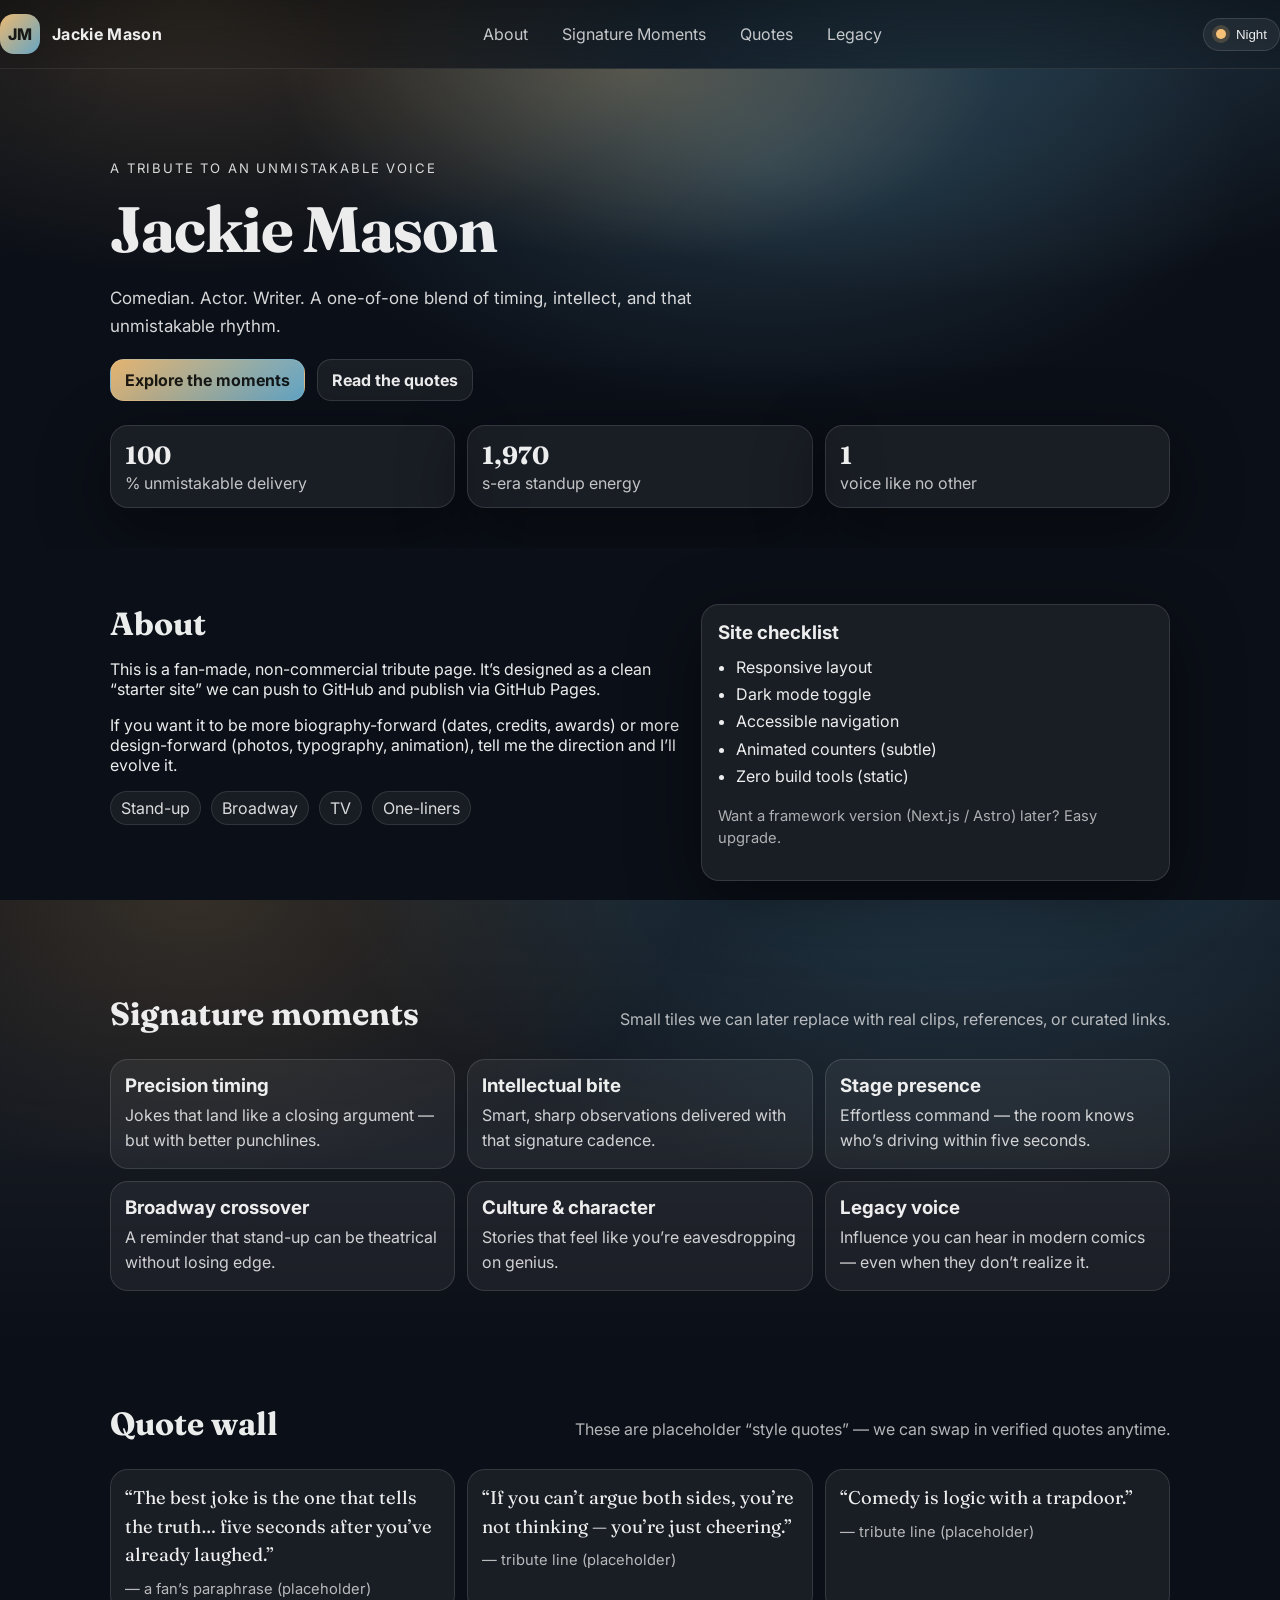
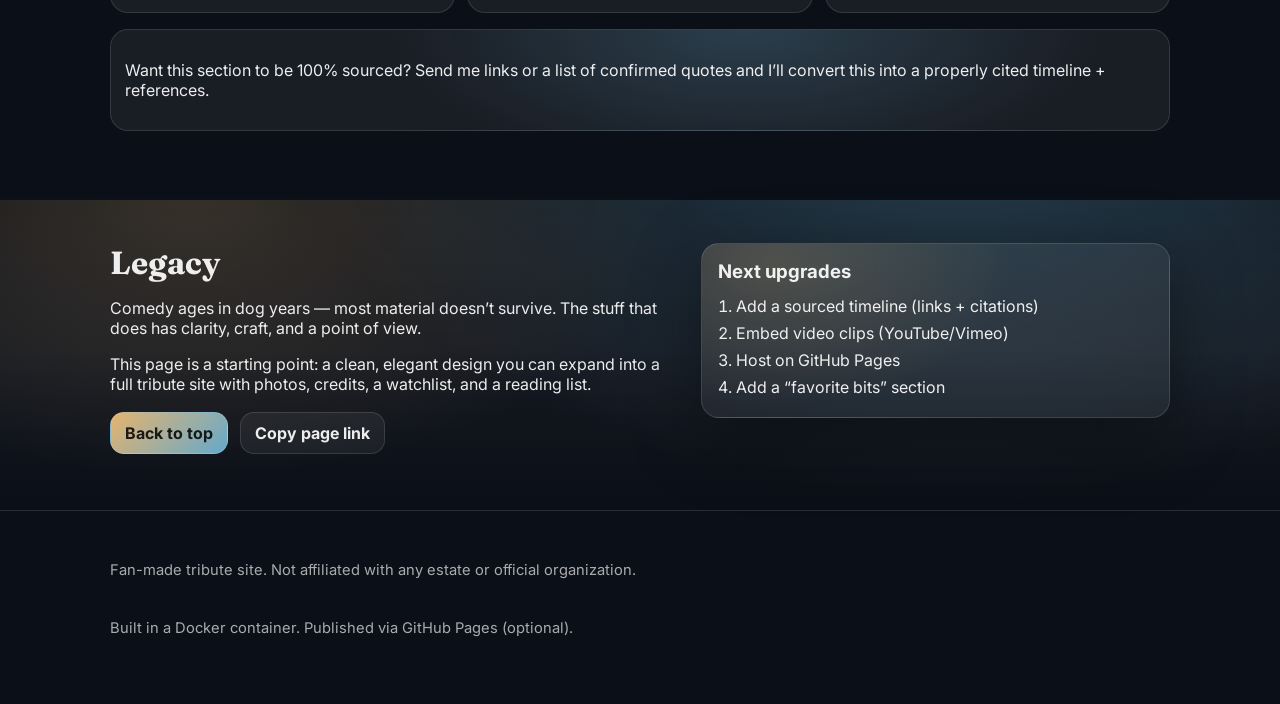
==== index.html @ 9a468f2e "Initial commit" ====
<!doctype html>
<html lang="en">
<head>
  <meta charset="utf-8" />
  <meta name="viewport" content="width=device-width, initial-scale=1" />
  <title>Jackie Mason — A Tribute</title>
  <meta name="description" content="A small tribute website dedicated to Jackie Mason." />
  <link rel="preconnect" href="https://fonts.googleapis.com">
  <link rel="preconnect" href="https://fonts.gstatic.com" crossorigin>
  <link href="https://fonts.googleapis.com/css2?family=Fraunces:opsz,wght@9..144,500;9..144,700&family=Inter:wght@300;400;600&display=swap" rel="stylesheet">
  <link rel="stylesheet" href="./src/styles.css" />
  <script defer src="./src/main.js"></script>
</head>
<body>
  <a class="skip" href="#content">Skip to content</a>

  <header class="top">
    <nav class="nav" aria-label="Primary">
      <a class="brand" href="#top" aria-label="Home">
        <span class="brand__mark" aria-hidden="true">JM</span>
        <span class="brand__text">Jackie Mason</span>
      </a>
      <div class="nav__links">
        <a href="#about">About</a>
        <a href="#moments">Signature Moments</a>
        <a href="#quotes">Quotes</a>
        <a href="#legacy">Legacy</a>
      </div>
      <button class="mode" id="mode" type="button" aria-label="Toggle dark mode">
        <span class="mode__dot" aria-hidden="true"></span>
        <span class="mode__label" id="modeLabel">Night</span>
      </button>
    </nav>
  </header>

  <main id="content">
    <section class="hero" id="top">
      <div class="hero__bg" aria-hidden="true"></div>
      <div class="wrap hero__inner">
        <p class="kicker">A tribute to an unmistakable voice</p>
        <h1 class="title">Jackie Mason</h1>
        <p class="lead">
          Comedian. Actor. Writer. A one-of-one blend of timing, intellect, and that unmistakable rhythm.
        </p>
        <div class="cta">
          <a class="btn" href="#moments">Explore the moments</a>
          <a class="btn btn--ghost" href="#quotes">Read the quotes</a>
        </div>
        <div class="hero__stats" role="list">
          <div class="stat" role="listitem">
            <div class="stat__num" data-count="100">0</div>
            <div class="stat__label">% unmistakable delivery</div>
          </div>
          <div class="stat" role="listitem">
            <div class="stat__num" data-count="1970">0</div>
            <div class="stat__label">s-era standup energy</div>
          </div>
          <div class="stat" role="listitem">
            <div class="stat__num" data-count="1">0</div>
            <div class="stat__label">voice like no other</div>
          </div>
        </div>
      </div>
    </section>

    <section class="section" id="about">
      <div class="wrap grid">
        <div>
          <h2>About</h2>
          <p>
            This is a fan-made, non-commercial tribute page. It’s designed as a clean “starter site” we can
            push to GitHub and publish via GitHub Pages.
          </p>
          <p>
            If you want it to be more biography-forward (dates, credits, awards) or more design-forward
            (photos, typography, animation), tell me the direction and I’ll evolve it.
          </p>
          <div class="pillRow" aria-label="Tags">
            <span class="pill">Stand-up</span>
            <span class="pill">Broadway</span>
            <span class="pill">TV</span>
            <span class="pill">One-liners</span>
          </div>
        </div>
        <aside class="card">
          <h3 class="card__title">Site checklist</h3>
          <ul class="list">
            <li>Responsive layout</li>
            <li>Dark mode toggle</li>
            <li>Accessible navigation</li>
            <li>Animated counters (subtle)</li>
            <li>Zero build tools (static)</li>
          </ul>
          <p class="tiny">
            Want a framework version (Next.js / Astro) later? Easy upgrade.
          </p>
        </aside>
      </div>
    </section>

    <section class="section section--alt" id="moments">
      <div class="wrap">
        <div class="section__head">
          <h2>Signature moments</h2>
          <p class="muted">Small tiles we can later replace with real clips, references, or curated links.</p>
        </div>

        <div class="tiles">
          <article class="tile">
            <h3>Precision timing</h3>
            <p>Jokes that land like a closing argument — but with better punchlines.</p>
          </article>
          <article class="tile">
            <h3>Intellectual bite</h3>
            <p>Smart, sharp observations delivered with that signature cadence.</p>
          </article>
          <article class="tile">
            <h3>Stage presence</h3>
            <p>Effortless command — the room knows who’s driving within five seconds.</p>
          </article>
          <article class="tile">
            <h3>Broadway crossover</h3>
            <p>A reminder that stand-up can be theatrical without losing edge.</p>
          </article>
          <article class="tile">
            <h3>Culture & character</h3>
            <p>Stories that feel like you’re eavesdropping on genius.</p>
          </article>
          <article class="tile">
            <h3>Legacy voice</h3>
            <p>Influence you can hear in modern comics — even when they don’t realize it.</p>
          </article>
        </div>
      </div>
    </section>

    <section class="section" id="quotes">
      <div class="wrap">
        <div class="section__head">
          <h2>Quote wall</h2>
          <p class="muted">These are placeholder “style quotes” — we can swap in verified quotes anytime.</p>
        </div>

        <div class="quotes" aria-label="Quotes">
          <figure class="quote">
            <blockquote>
              “The best joke is the one that tells the truth… five seconds after you’ve already laughed.”
            </blockquote>
            <figcaption>— a fan’s paraphrase (placeholder)</figcaption>
          </figure>
          <figure class="quote">
            <blockquote>
              “If you can’t argue both sides, you’re not thinking — you’re just cheering.”
            </blockquote>
            <figcaption>— tribute line (placeholder)</figcaption>
          </figure>
          <figure class="quote">
            <blockquote>
              “Comedy is logic with a trapdoor.”
            </blockquote>
            <figcaption>— tribute line (placeholder)</figcaption>
          </figure>
        </div>

        <div class="callout">
          <p>
            Want this section to be 100% sourced? Send me links or a list of confirmed quotes and I’ll
            convert this into a properly cited timeline + references.
          </p>
        </div>
      </div>
    </section>

    <section class="section section--alt" id="legacy">
      <div class="wrap grid">
        <div>
          <h2>Legacy</h2>
          <p>
            Comedy ages in dog years — most material doesn’t survive. The stuff that does has clarity,
            craft, and a point of view.
          </p>
          <p>
            This page is a starting point: a clean, elegant design you can expand into a full tribute site
            with photos, credits, a watchlist, and a reading list.
          </p>
          <div class="cta">
            <a class="btn" href="#top">Back to top</a>
            <a class="btn btn--ghost" href="#" id="copyLink">Copy page link</a>
          </div>
        </div>

        <aside class="card card--glow">
          <h3 class="card__title">Next upgrades</h3>
          <ol class="list">
            <li>Add a sourced timeline (links + citations)</li>
            <li>Embed video clips (YouTube/Vimeo)</li>
            <li>Host on GitHub Pages</li>
            <li>Add a “favorite bits” section</li>
          </ol>
        </aside>
      </div>
    </section>
  </main>

  <footer class="footer">
    <div class="wrap footer__inner">
      <p class="tiny">
        Fan-made tribute site. Not affiliated with any estate or official organization.
      </p>
      <p class="tiny">Built in a Docker container. Published via GitHub Pages (optional).</p>
    </div>
  </footer>
</body>
</html>
---- src/styles.css ----
:root{
  --bg: #0b0f17;
  --panel: rgba(255,255,255,.06);
  --panel2: rgba(255,255,255,.09);
  --text: rgba(255,255,255,.92);
  --muted: rgba(255,255,255,.68);
  --border: rgba(255,255,255,.12);
  --shadow: 0 20px 70px rgba(0,0,0,.45);
  --accent: #f6c177; /* warm gold */
  --accent2: #7dd3fc; /* cool highlight */
  --max: 1100px;
  --radius: 18px;
  --font: Inter, system-ui, -apple-system, Segoe UI, Roboto, Helvetica, Arial, sans-serif;
  --serif: Fraunces, ui-serif, Georgia, serif;
}

[data-theme="day"]{
  --bg: #f7f6f2;
  --panel: rgba(10,15,23,.05);
  --panel2: rgba(10,15,23,.08);
  --text: rgba(10,15,23,.92);
  --muted: rgba(10,15,23,.66);
  --border: rgba(10,15,23,.12);
  --shadow: 0 20px 70px rgba(10,15,23,.18);
  --accent: #b45309;
  --accent2: #0369a1;
}

*{box-sizing:border-box}
html,body{height:100%}
body{
  margin:0;
  font-family: var(--font);
  color: var(--text);
  background: radial-gradient(1200px 700px at 75% -10%, rgba(125,211,252,.25), transparent 55%),
              radial-gradient(900px 500px at 15% 0%, rgba(246,193,119,.18), transparent 55%),
              var(--bg);
}

a{color:inherit}

.skip{
  position:absolute;
  left:-999px;
  top:10px;
  background: var(--panel2);
  border:1px solid var(--border);
  padding:.6rem .9rem;
  border-radius: 12px;
  text-decoration:none;
}
.skip:focus{left:10px; z-index: 9999}

.top{
  position: sticky;
  top: 0;
  z-index: 10;
  backdrop-filter: blur(14px);
  background: linear-gradient(to bottom, rgba(0,0,0,.35), rgba(0,0,0,.08));
  border-bottom: 1px solid var(--border);
}
[data-theme="day"] .top{
  background: linear-gradient(to bottom, rgba(255,255,255,.8), rgba(255,255,255,.5));
}

.wrap{max-width: var(--max); margin:0 auto; padding:0 20px}

.nav{
  display:flex;
  align-items:center;
  justify-content: space-between;
  gap: 14px;
  padding: 14px 0;
}

.brand{display:flex; align-items:center; gap: 12px; text-decoration:none}
.brand__mark{
  width: 40px; height: 40px;
  display:grid; place-items:center;
  border-radius: 14px;
  background: linear-gradient(135deg, rgba(246,193,119,.95), rgba(125,211,252,.75));
  color: rgba(0,0,0,.85);
  font-weight: 800;
  letter-spacing: .02em;
  box-shadow: var(--shadow);
}
.brand__text{font-weight: 700; letter-spacing: .02em}

.nav__links{display:flex; gap: 14px; flex-wrap: wrap}
.nav__links a{
  text-decoration:none;
  opacity:.82;
  padding: 8px 10px;
  border-radius: 12px;
}
.nav__links a:hover{background: var(--panel); opacity: 1}

.mode{
  display:flex; align-items:center; gap: 10px;
  border: 1px solid var(--border);
  background: var(--panel);
  color: var(--text);
  border-radius: 999px;
  padding: 8px 12px;
  cursor:pointer;
}
.mode:hover{background: var(--panel2)}
.mode__dot{
  width: 10px; height: 10px;
  border-radius: 999px;
  background: var(--accent);
  box-shadow: 0 0 0 4px rgba(246,193,119,.18);
}

.hero{position:relative; overflow:hidden; padding: 78px 0 40px}
.hero__bg{
  position:absolute;
  inset:-2px;
  background:
    radial-gradient(600px 320px at 50% 0%, rgba(246,193,119,.25), transparent 60%),
    radial-gradient(800px 420px at 60% 20%, rgba(125,211,252,.18), transparent 60%);
  pointer-events:none;
}
.hero__inner{position:relative}

.kicker{opacity:.9; letter-spacing:.14em; text-transform:uppercase; font-size:.82rem}
.title{
  margin: 10px 0 6px;
  font-family: var(--serif);
  font-size: clamp(2.4rem, 5vw, 4.2rem);
  letter-spacing: -0.02em;
}
.lead{max-width: 62ch; font-size: 1.06rem; opacity:.9; line-height: 1.65}

.cta{display:flex; gap: 12px; margin-top: 18px; flex-wrap: wrap}
.btn{
  display:inline-flex;
  align-items:center;
  justify-content:center;
  padding: 10px 14px;
  border-radius: 14px;
  border: 1px solid var(--border);
  background: linear-gradient(135deg, rgba(246,193,119,.92), rgba(125,211,252,.78));
  color: rgba(0,0,0,.86);
  text-decoration:none;
  font-weight: 700;
}
.btn:hover{filter: brightness(1.02)}
.btn--ghost{
  background: var(--panel);
  color: var(--text);
}
.btn--ghost:hover{background: var(--panel2)}

.hero__stats{
  margin-top: 24px;
  display:grid;
  grid-template-columns: repeat(3, minmax(0, 1fr));
  gap: 12px;
}

.stat{
  border:1px solid var(--border);
  background: var(--panel);
  border-radius: var(--radius);
  padding: 14px;
  box-shadow: var(--shadow);
}
.stat__num{font-family: var(--serif); font-size: 1.55rem; font-weight: 700}
.stat__label{opacity:.8; margin-top: 3px}

.section{padding: 56px 0}
.section--alt{
  background: linear-gradient(to bottom, transparent, rgba(255,255,255,.04), transparent);
}
[data-theme="day"] .section--alt{
  background: linear-gradient(to bottom, transparent, rgba(10,15,23,.04), transparent);
}

.section__head{display:flex; align-items: baseline; justify-content: space-between; gap: 16px; flex-wrap: wrap}

h2{font-family: var(--serif); font-size: 2rem; margin: 0 0 10px}

.grid{display:grid; grid-template-columns: 1.1fr .9fr; gap: 18px; align-items:start}

.card{
  border:1px solid var(--border);
  background: var(--panel);
  border-radius: var(--radius);
  padding: 16px;
  box-shadow: var(--shadow);
}
.card--glow{
  background: radial-gradient(400px 240px at 15% 10%, rgba(246,193,119,.18), transparent 60%), var(--panel);
}
.card__title{margin: 0 0 10px}

.list{margin: 0; padding-left: 18px; line-height: 1.7}

.pillRow{display:flex; gap: 10px; flex-wrap: wrap; margin-top: 14px}
.pill{
  border: 1px solid var(--border);
  background: var(--panel);
  padding: 6px 10px;
  border-radius: 999px;
  opacity: .92;
}

.tiles{
  margin-top: 14px;
  display:grid;
  grid-template-columns: repeat(3, minmax(0, 1fr));
  gap: 12px;
}

.tile{
  border: 1px solid var(--border);
  background: var(--panel);
  border-radius: var(--radius);
  padding: 14px;
}
.tile h3{margin: 0 0 6px}
.tile p{margin:0; opacity:.86; line-height: 1.6}

.quotes{margin-top: 14px; display:grid; grid-template-columns: repeat(3, minmax(0, 1fr)); gap: 12px}
.quote{
  margin:0;
  border:1px solid var(--border);
  background: var(--panel);
  border-radius: var(--radius);
  padding: 14px;
}
.quote blockquote{
  margin: 0;
  font-family: var(--serif);
  font-size: 1.15rem;
  line-height: 1.55;
}
.quote figcaption{margin-top: 10px; opacity:.75; font-size: .92rem}

.callout{
  margin-top: 16px;
  border:1px solid var(--border);
  background: radial-gradient(600px 240px at 60% 0%, rgba(125,211,252,.18), transparent 60%), var(--panel);
  border-radius: var(--radius);
  padding: 14px;
}

.muted{opacity: .75}
.tiny{opacity:.7; font-size: .92rem; line-height: 1.5}

.footer{padding: 34px 0 50px; border-top: 1px solid var(--border)}
.footer__inner{display:flex; flex-direction: column; gap: 6px}

@media (max-width: 900px){
  .grid{grid-template-columns: 1fr}
  .tiles{grid-template-columns: repeat(2, minmax(0, 1fr))}
  .quotes{grid-template-columns: 1fr}
  .hero__stats{grid-template-columns: 1fr;}
}

@media (prefers-reduced-motion: reduce){
  *{scroll-behavior:auto !important; transition:none !important; animation:none !important}
}
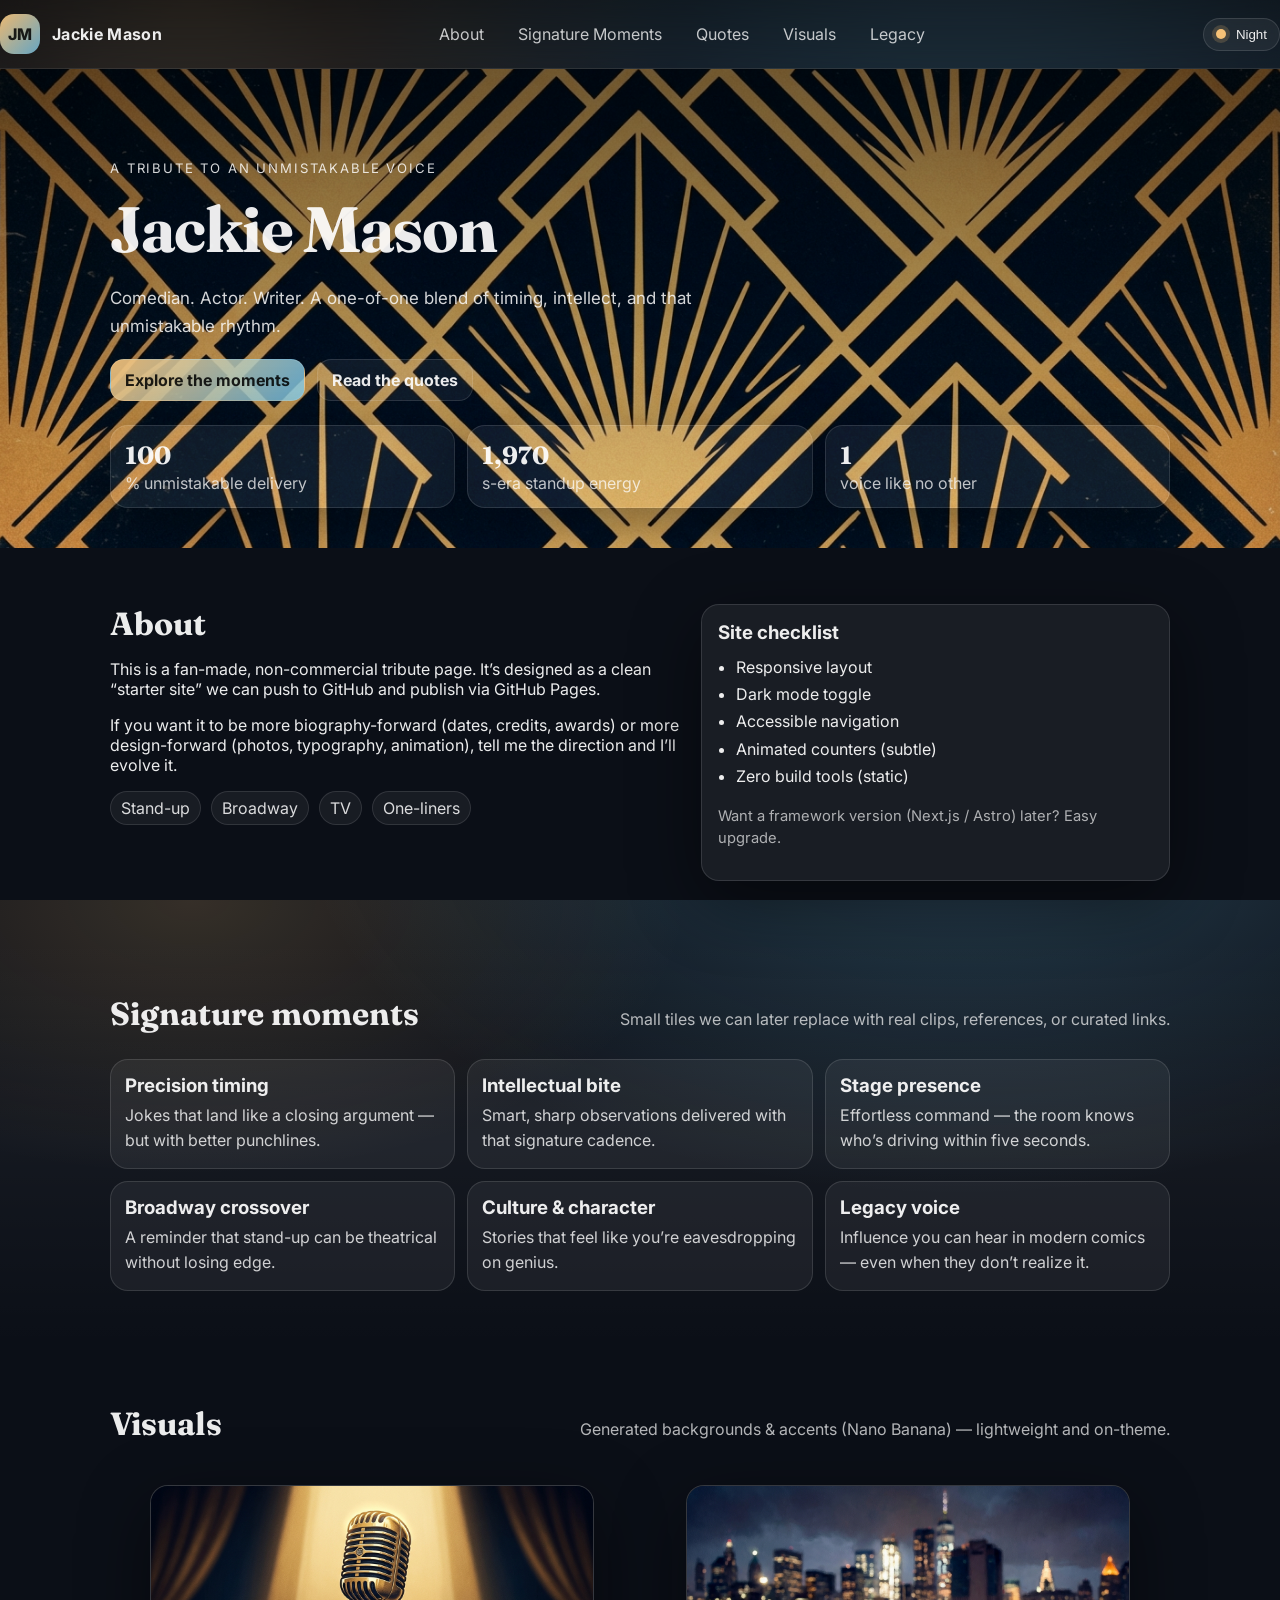
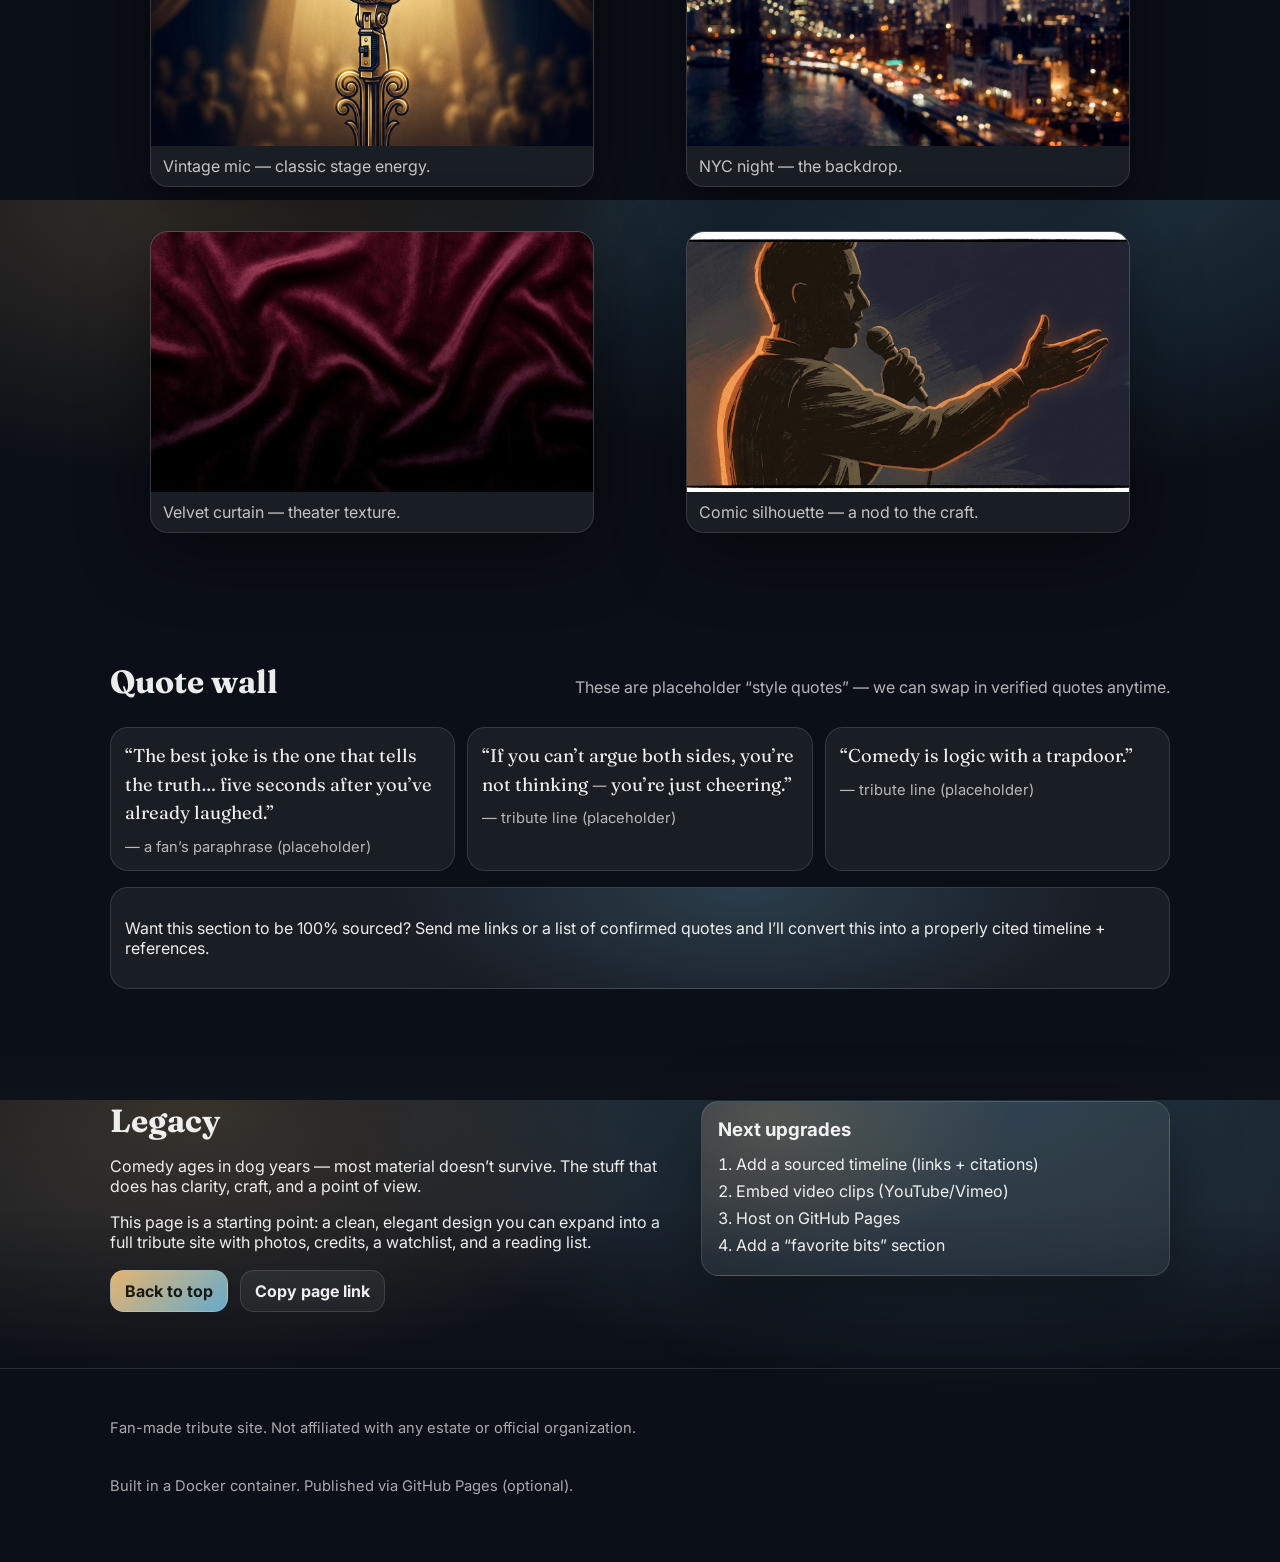
==== commit 54ead6c4: "Add Nano Banana visuals" ====
--- a/index.html
+++ b/index.html
@@ -24,6 +24,7 @@
         <a href="#about">About</a>
         <a href="#moments">Signature Moments</a>
         <a href="#quotes">Quotes</a>
+        <a href="#gallery">Visuals</a>
         <a href="#legacy">Legacy</a>
       </div>
       <button class="mode" id="mode" type="button" aria-label="Toggle dark mode">
@@ -134,6 +135,34 @@
       </div>
     </section>
 
+    <section class="section" id="gallery">
+      <div class="wrap">
+        <div class="section__head">
+          <h2>Visuals</h2>
+          <p class="muted">Generated backgrounds & accents (Nano Banana) — lightweight and on-theme.</p>
+        </div>
+
+        <div class="gallery">
+          <figure class="shot">
+            <img src="./assets/img/vintage-mic.png" alt="A vintage microphone under a spotlight" loading="lazy" />
+            <figcaption>Vintage mic — classic stage energy.</figcaption>
+          </figure>
+          <figure class="shot">
+            <img src="./assets/img/nyc-night.png" alt="A moody night city skyline" loading="lazy" />
+            <figcaption>NYC night — the backdrop.</figcaption>
+          </figure>
+          <figure class="shot">
+            <img src="./assets/img/curtain-velvet.png" alt="Velvet curtain texture" loading="lazy" />
+            <figcaption>Velvet curtain — theater texture.</figcaption>
+          </figure>
+          <figure class="shot">
+            <img src="./assets/img/comic-silhouette.png" alt="Silhouette of a comedian gesturing" loading="lazy" />
+            <figcaption>Comic silhouette — a nod to the craft.</figcaption>
+          </figure>
+        </div>
+      </div>
+    </section>
+
     <section class="section" id="quotes">
       <div class="wrap">
         <div class="section__head">
--- a/src/styles.css
+++ b/src/styles.css
@@ -117,9 +117,14 @@
   position:absolute;
   inset:-2px;
   background:
+    linear-gradient(to bottom, rgba(0,0,0,.55), rgba(0,0,0,.10)),
+    url("../assets/img/bg-artdeco.png"),
     radial-gradient(600px 320px at 50% 0%, rgba(246,193,119,.25), transparent 60%),
     radial-gradient(800px 420px at 60% 20%, rgba(125,211,252,.18), transparent 60%);
+  background-size: cover;
+  background-position: center;
   pointer-events:none;
+  filter: saturate(1.05) contrast(1.02);
 }
 .hero__inner{position:relative}
 
@@ -249,6 +254,18 @@
 .muted{opacity: .75}
 .tiny{opacity:.7; font-size: .92rem; line-height: 1.5}
 
+.gallery{margin-top: 14px; display:grid; grid-template-columns: repeat(12, 1fr); gap: 12px}
+.shot{
+  grid-column: span 6;
+  border: 1px solid var(--border);
+  border-radius: var(--radius);
+  overflow:hidden;
+  background: var(--panel);
+  box-shadow: var(--shadow);
+}
+.shot img{display:block; width: 100%; height: 260px; object-fit: cover}
+.shot figcaption{padding: 10px 12px; opacity: .8}
+
 .footer{padding: 34px 0 50px; border-top: 1px solid var(--border)}
 .footer__inner{display:flex; flex-direction: column; gap: 6px}
 
@@ -257,6 +274,8 @@
   .tiles{grid-template-columns: repeat(2, minmax(0, 1fr))}
   .quotes{grid-template-columns: 1fr}
   .hero__stats{grid-template-columns: 1fr;}
+  .shot{grid-column: span 12}
+  .shot img{height: 220px}
 }
 
 @media (prefers-reduced-motion: reduce){
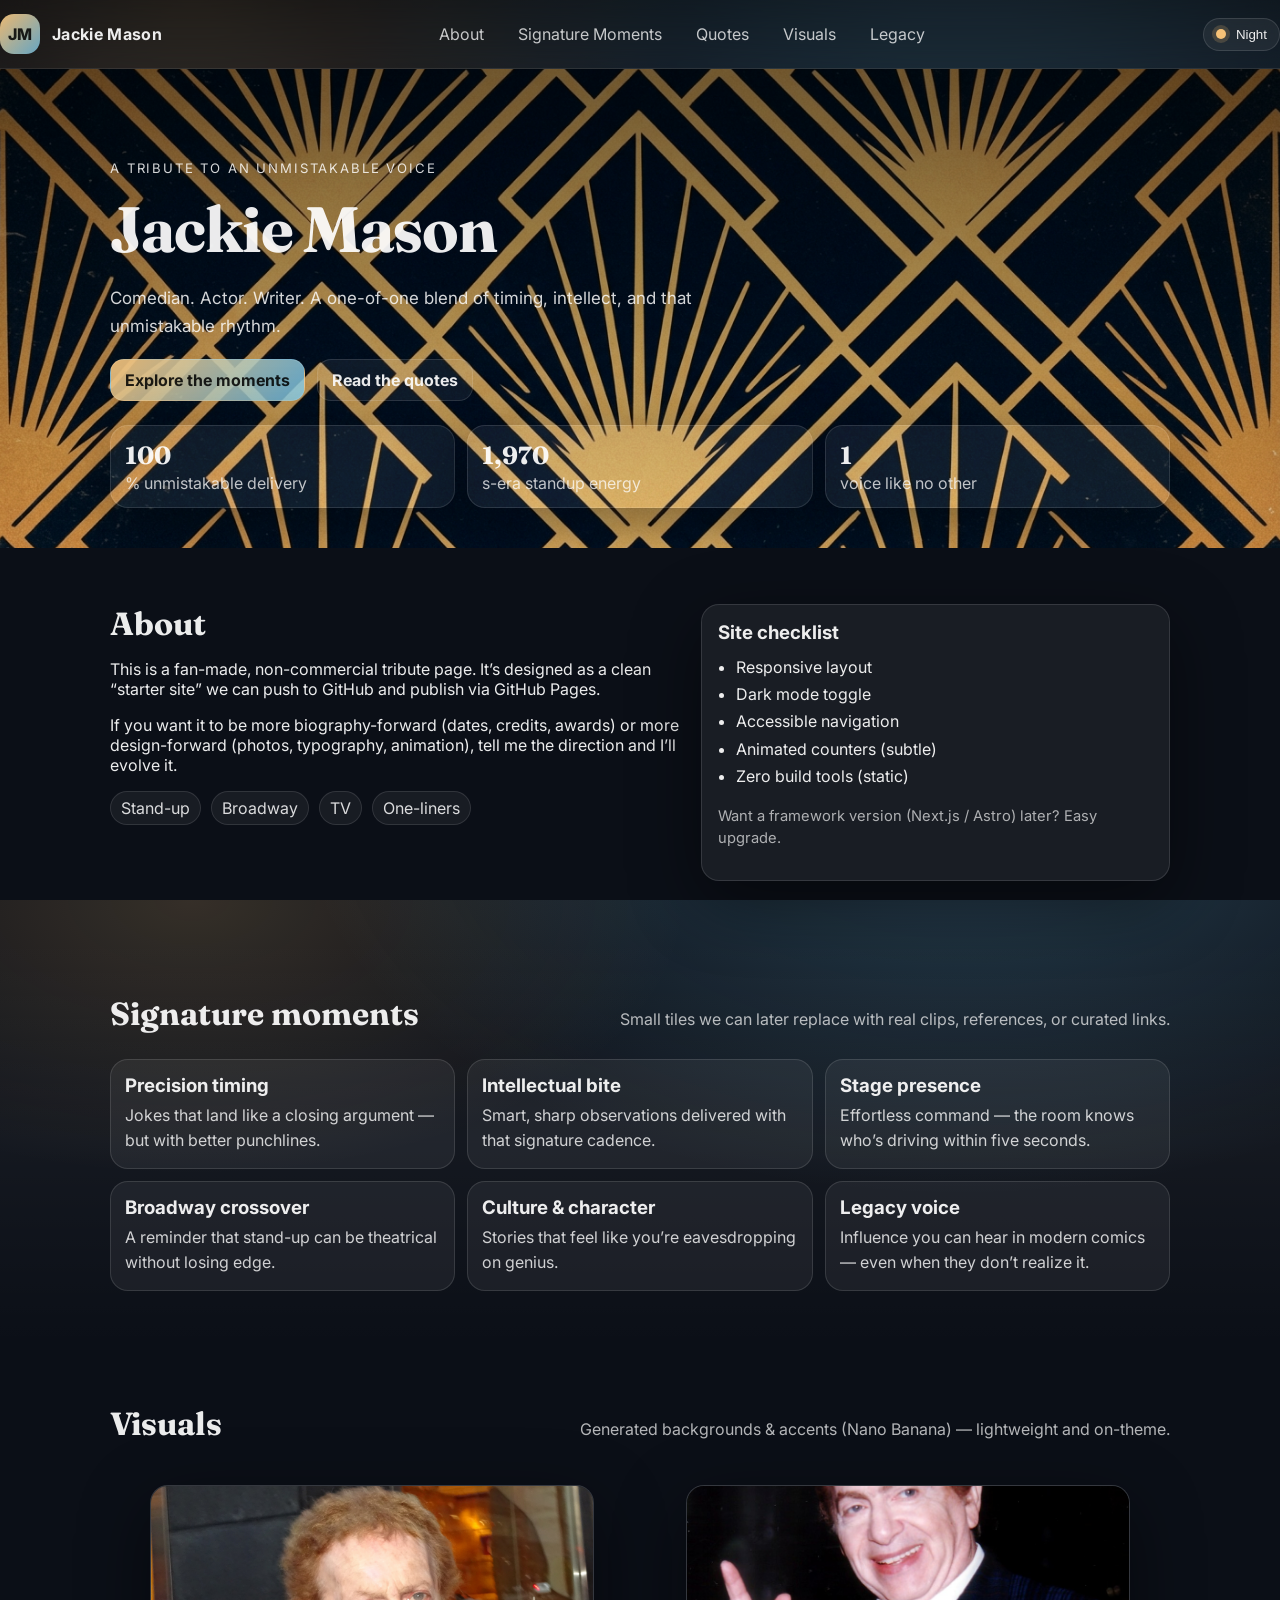
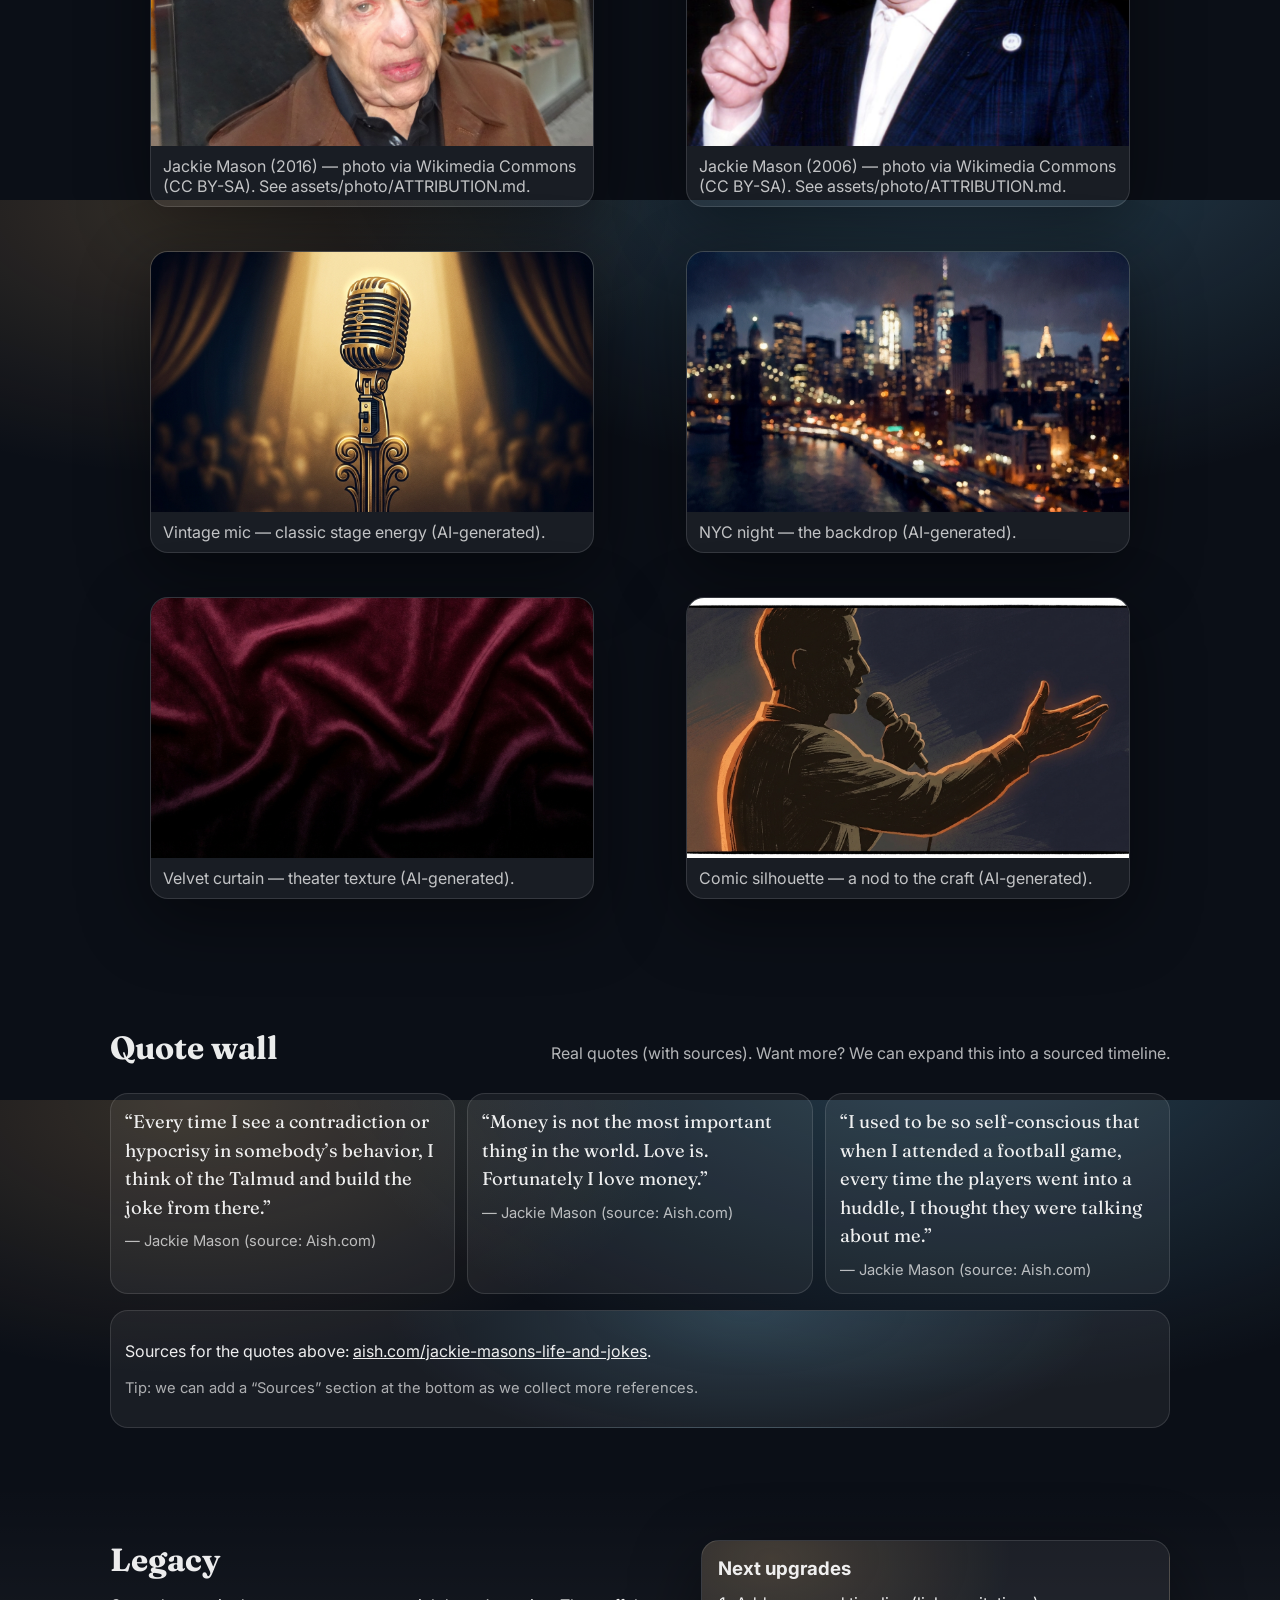
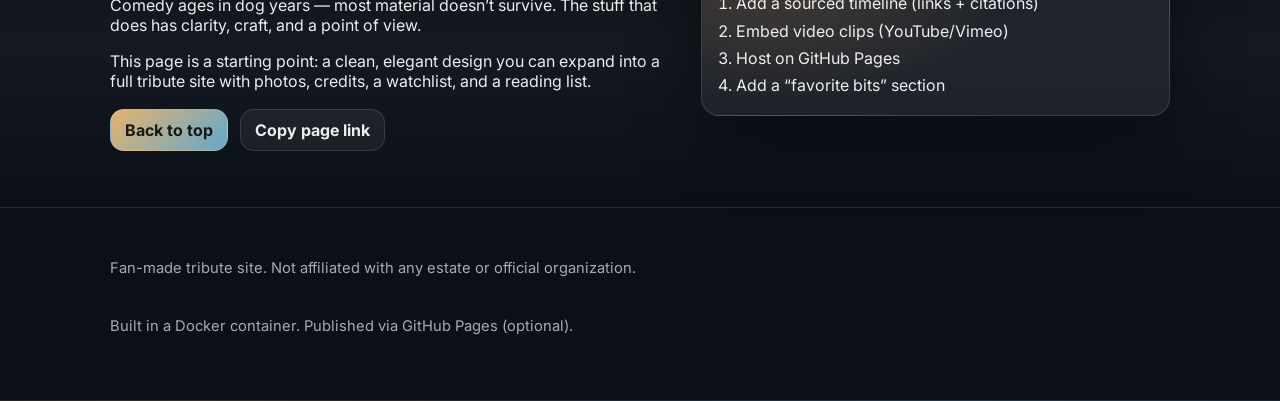
==== commit e99203bb: "Replace placeholder quotes; add licensed photos" ====
--- a/index.html
+++ b/index.html
@@ -144,20 +144,32 @@
 
         <div class="gallery">
           <figure class="shot">
+            <img src="./assets/photo/jackie-mason-2016.jpg" alt="Jackie Mason (photo, 2016)" loading="lazy" />
+            <figcaption>
+              Jackie Mason (2016) — photo via Wikimedia Commons (CC BY-SA). See assets/photo/ATTRIBUTION.md.
+            </figcaption>
+          </figure>
+          <figure class="shot">
+            <img src="./assets/photo/jackie-mason-2006.jpg" alt="Jackie Mason (photo, 2006)" loading="lazy" />
+            <figcaption>
+              Jackie Mason (2006) — photo via Wikimedia Commons (CC BY-SA). See assets/photo/ATTRIBUTION.md.
+            </figcaption>
+          </figure>
+          <figure class="shot">
             <img src="./assets/img/vintage-mic.png" alt="A vintage microphone under a spotlight" loading="lazy" />
-            <figcaption>Vintage mic — classic stage energy.</figcaption>
+            <figcaption>Vintage mic — classic stage energy (AI-generated).</figcaption>
           </figure>
           <figure class="shot">
             <img src="./assets/img/nyc-night.png" alt="A moody night city skyline" loading="lazy" />
-            <figcaption>NYC night — the backdrop.</figcaption>
+            <figcaption>NYC night — the backdrop (AI-generated).</figcaption>
           </figure>
           <figure class="shot">
             <img src="./assets/img/curtain-velvet.png" alt="Velvet curtain texture" loading="lazy" />
-            <figcaption>Velvet curtain — theater texture.</figcaption>
+            <figcaption>Velvet curtain — theater texture (AI-generated).</figcaption>
           </figure>
           <figure class="shot">
             <img src="./assets/img/comic-silhouette.png" alt="Silhouette of a comedian gesturing" loading="lazy" />
-            <figcaption>Comic silhouette — a nod to the craft.</figcaption>
+            <figcaption>Comic silhouette — a nod to the craft (AI-generated).</figcaption>
           </figure>
         </div>
       </div>
@@ -167,35 +179,36 @@
       <div class="wrap">
         <div class="section__head">
           <h2>Quote wall</h2>
-          <p class="muted">These are placeholder “style quotes” — we can swap in verified quotes anytime.</p>
+          <p class="muted">Real quotes (with sources). Want more? We can expand this into a sourced timeline.</p>
         </div>
 
         <div class="quotes" aria-label="Quotes">
           <figure class="quote">
             <blockquote>
-              “The best joke is the one that tells the truth… five seconds after you’ve already laughed.”
+              “Every time I see a contradiction or hypocrisy in somebody’s behavior, I think of the Talmud and build the joke from there.”
             </blockquote>
-            <figcaption>— a fan’s paraphrase (placeholder)</figcaption>
+            <figcaption>— Jackie Mason (source: Aish.com)</figcaption>
           </figure>
           <figure class="quote">
             <blockquote>
-              “If you can’t argue both sides, you’re not thinking — you’re just cheering.”
+              “Money is not the most important thing in the world. Love is. Fortunately I love money.”
             </blockquote>
-            <figcaption>— tribute line (placeholder)</figcaption>
+            <figcaption>— Jackie Mason (source: Aish.com)</figcaption>
           </figure>
           <figure class="quote">
             <blockquote>
-              “Comedy is logic with a trapdoor.”
+              “I used to be so self-conscious that when I attended a football game, every time the players went into a huddle, I thought they were talking about me.”
             </blockquote>
-            <figcaption>— tribute line (placeholder)</figcaption>
+            <figcaption>— Jackie Mason (source: Aish.com)</figcaption>
           </figure>
         </div>
 
         <div class="callout">
           <p>
-            Want this section to be 100% sourced? Send me links or a list of confirmed quotes and I’ll
-            convert this into a properly cited timeline + references.
-          </p>
+            Sources for the quotes above:
+            <a href="https://aish.com/jackie-masons-life-and-jokes/">aish.com/jackie-masons-life-and-jokes</a>.
+          </p>
+          <p class="tiny">Tip: we can add a “Sources” section at the bottom as we collect more references.</p>
         </div>
       </div>
     </section>
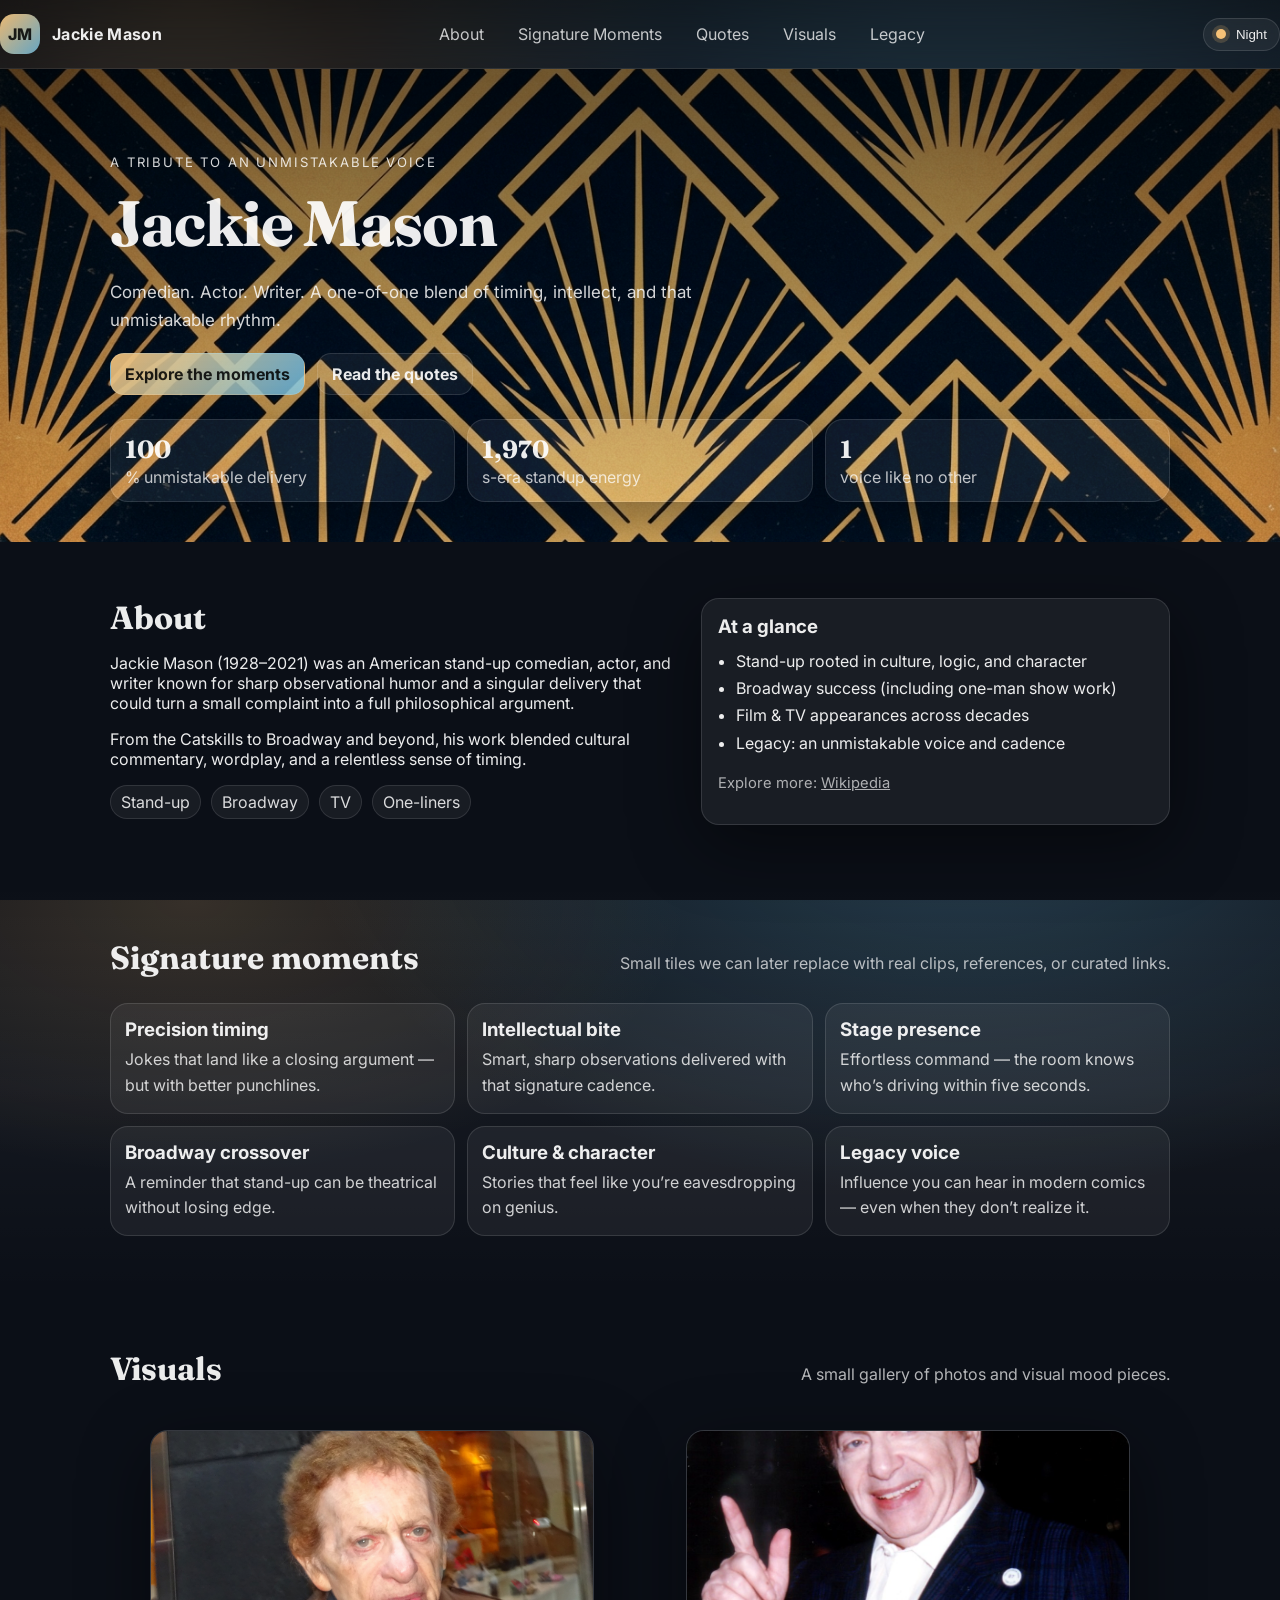
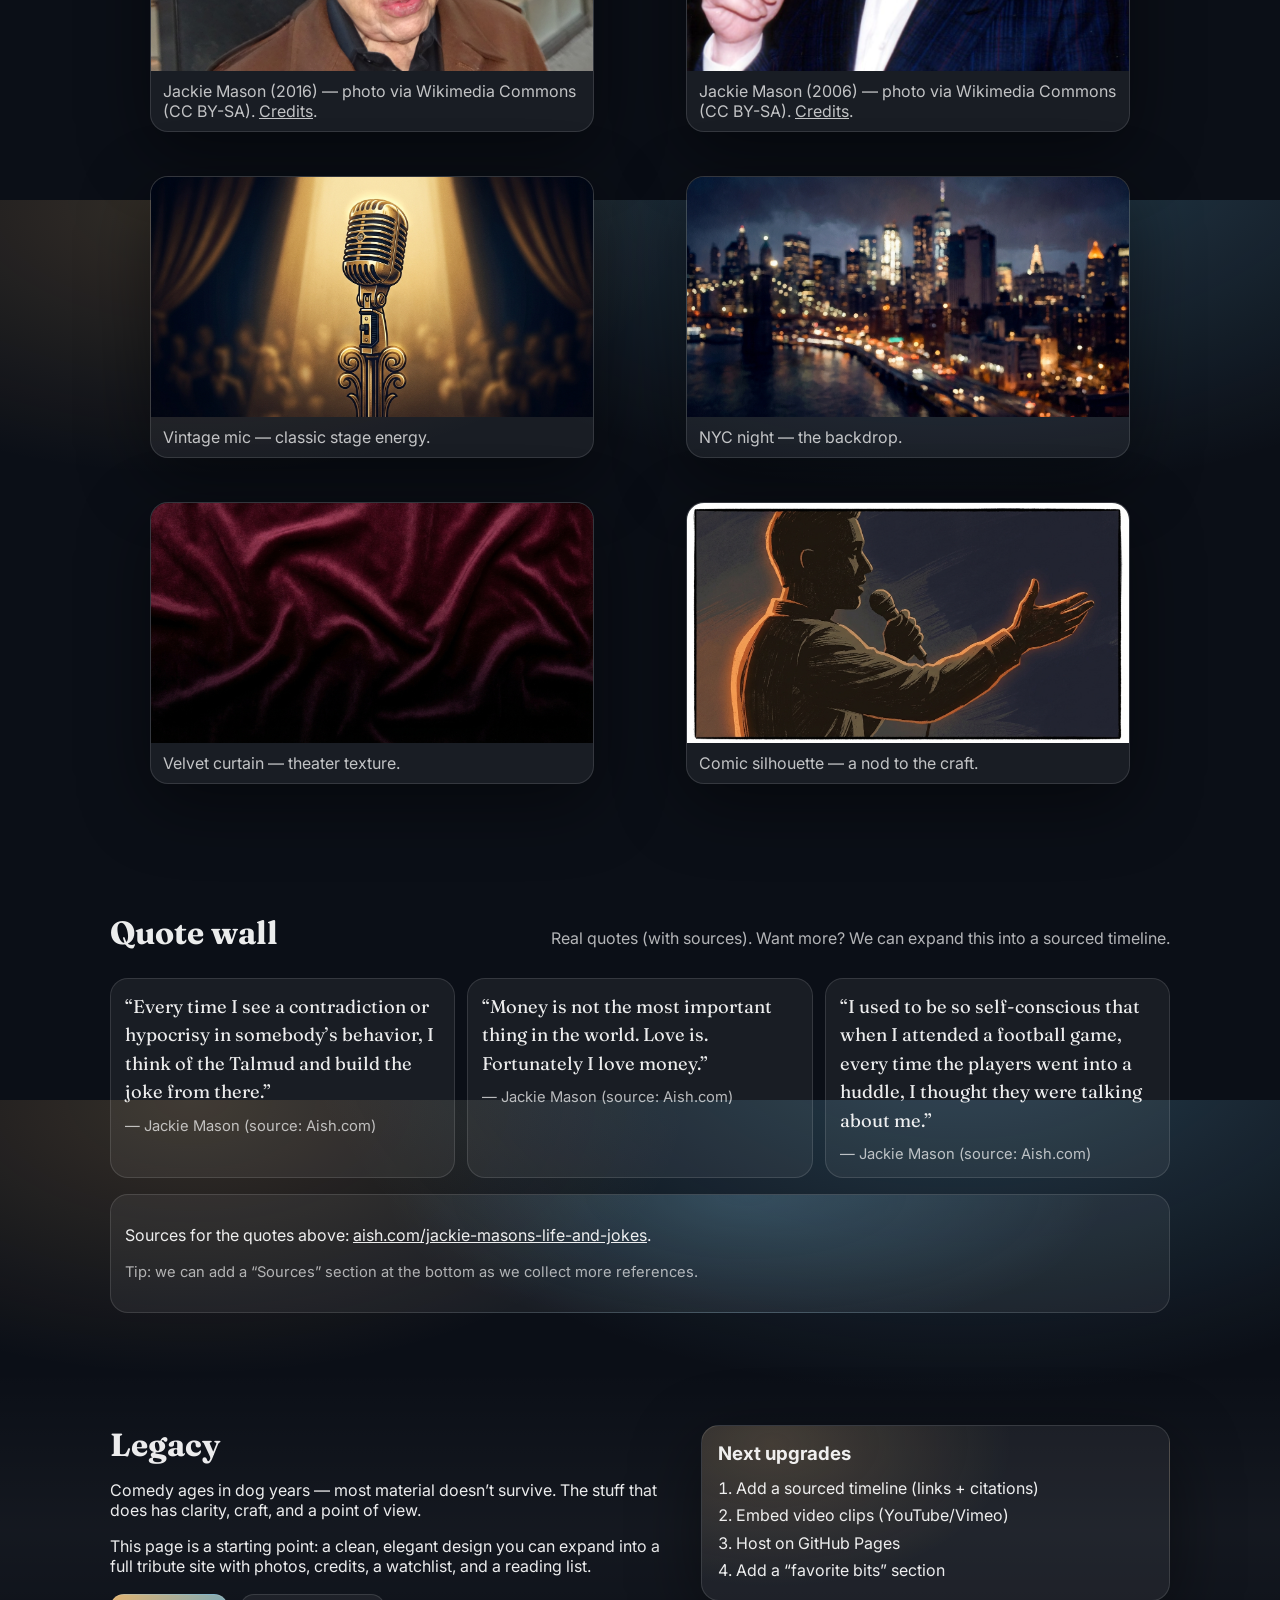
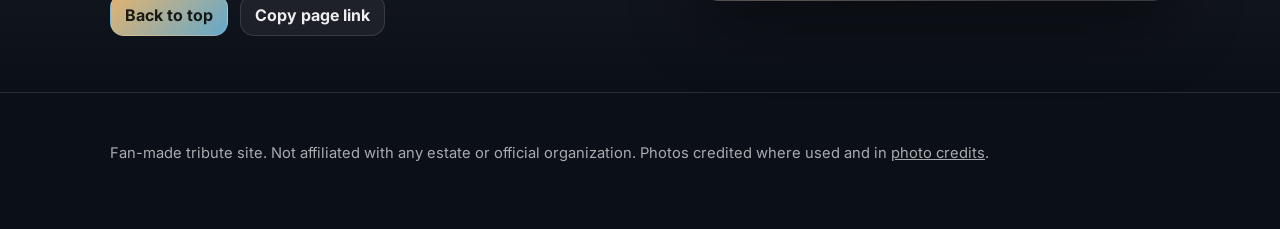
==== commit ef8c2460: "Make site feel real; improve mobile nav/layout" ====
--- a/index.html
+++ b/index.html
@@ -69,12 +69,11 @@
         <div>
           <h2>About</h2>
           <p>
-            This is a fan-made, non-commercial tribute page. It’s designed as a clean “starter site” we can
-            push to GitHub and publish via GitHub Pages.
-          </p>
-          <p>
-            If you want it to be more biography-forward (dates, credits, awards) or more design-forward
-            (photos, typography, animation), tell me the direction and I’ll evolve it.
+            Jackie Mason (1928–2021) was an American stand-up comedian, actor, and writer known for sharp observational humor and a
+            singular delivery that could turn a small complaint into a full philosophical argument.
+          </p>
+          <p>
+            From the Catskills to Broadway and beyond, his work blended cultural commentary, wordplay, and a relentless sense of timing.
           </p>
           <div class="pillRow" aria-label="Tags">
             <span class="pill">Stand-up</span>
@@ -84,16 +83,15 @@
           </div>
         </div>
         <aside class="card">
-          <h3 class="card__title">Site checklist</h3>
+          <h3 class="card__title">At a glance</h3>
           <ul class="list">
-            <li>Responsive layout</li>
-            <li>Dark mode toggle</li>
-            <li>Accessible navigation</li>
-            <li>Animated counters (subtle)</li>
-            <li>Zero build tools (static)</li>
+            <li>Stand-up rooted in culture, logic, and character</li>
+            <li>Broadway success (including one-man show work)</li>
+            <li>Film & TV appearances across decades</li>
+            <li>Legacy: an unmistakable voice and cadence</li>
           </ul>
           <p class="tiny">
-            Want a framework version (Next.js / Astro) later? Easy upgrade.
+            Explore more: <a href="https://en.wikipedia.org/wiki/Jackie_Mason">Wikipedia</a>
           </p>
         </aside>
       </div>
@@ -139,37 +137,37 @@
       <div class="wrap">
         <div class="section__head">
           <h2>Visuals</h2>
-          <p class="muted">Generated backgrounds & accents (Nano Banana) — lightweight and on-theme.</p>
+          <p class="muted">A small gallery of photos and visual mood pieces.</p>
         </div>
 
         <div class="gallery">
           <figure class="shot">
             <img src="./assets/photo/jackie-mason-2016.jpg" alt="Jackie Mason (photo, 2016)" loading="lazy" />
             <figcaption>
-              Jackie Mason (2016) — photo via Wikimedia Commons (CC BY-SA). See assets/photo/ATTRIBUTION.md.
+              Jackie Mason (2016) — photo via Wikimedia Commons (CC BY-SA). <a href="./assets/photo/ATTRIBUTION.md">Credits</a>.
             </figcaption>
           </figure>
           <figure class="shot">
             <img src="./assets/photo/jackie-mason-2006.jpg" alt="Jackie Mason (photo, 2006)" loading="lazy" />
             <figcaption>
-              Jackie Mason (2006) — photo via Wikimedia Commons (CC BY-SA). See assets/photo/ATTRIBUTION.md.
+              Jackie Mason (2006) — photo via Wikimedia Commons (CC BY-SA). <a href="./assets/photo/ATTRIBUTION.md">Credits</a>.
             </figcaption>
           </figure>
           <figure class="shot">
             <img src="./assets/img/vintage-mic.png" alt="A vintage microphone under a spotlight" loading="lazy" />
-            <figcaption>Vintage mic — classic stage energy (AI-generated).</figcaption>
+            <figcaption>Vintage mic — classic stage energy.</figcaption>
           </figure>
           <figure class="shot">
             <img src="./assets/img/nyc-night.png" alt="A moody night city skyline" loading="lazy" />
-            <figcaption>NYC night — the backdrop (AI-generated).</figcaption>
+            <figcaption>NYC night — the backdrop.</figcaption>
           </figure>
           <figure class="shot">
             <img src="./assets/img/curtain-velvet.png" alt="Velvet curtain texture" loading="lazy" />
-            <figcaption>Velvet curtain — theater texture (AI-generated).</figcaption>
+            <figcaption>Velvet curtain — theater texture.</figcaption>
           </figure>
           <figure class="shot">
             <img src="./assets/img/comic-silhouette.png" alt="Silhouette of a comedian gesturing" loading="lazy" />
-            <figcaption>Comic silhouette — a nod to the craft (AI-generated).</figcaption>
+            <figcaption>Comic silhouette — a nod to the craft.</figcaption>
           </figure>
         </div>
       </div>
@@ -248,8 +246,8 @@
     <div class="wrap footer__inner">
       <p class="tiny">
         Fan-made tribute site. Not affiliated with any estate or official organization.
+        Photos credited where used and in <a href="./assets/photo/ATTRIBUTION.md">photo credits</a>.
       </p>
-      <p class="tiny">Built in a Docker container. Published via GitHub Pages (optional).</p>
     </div>
   </footer>
 </body>
--- a/src/styles.css
+++ b/src/styles.css
@@ -93,6 +93,16 @@
   padding: 8px 10px;
   border-radius: 12px;
 }
+
+@media (max-width: 600px){
+  .nav__links{
+    flex-wrap: nowrap;
+    overflow:auto;
+    white-space: nowrap;
+    -webkit-overflow-scrolling: touch;
+    gap: 8px;
+  }
+}
 .nav__links a:hover{background: var(--panel); opacity: 1}
 
 .mode{
@@ -112,7 +122,7 @@
   box-shadow: 0 0 0 4px rgba(246,193,119,.18);
 }
 
-.hero{position:relative; overflow:hidden; padding: 78px 0 40px}
+.hero{position:relative; overflow:hidden; padding: 72px 0 40px}
 .hero__bg{
   position:absolute;
   inset:-2px;
@@ -263,7 +273,7 @@
   background: var(--panel);
   box-shadow: var(--shadow);
 }
-.shot img{display:block; width: 100%; height: 260px; object-fit: cover}
+.shot img{display:block; width: 100%; height: 240px; object-fit: cover}
 .shot figcaption{padding: 10px 12px; opacity: .8}
 
 .footer{padding: 34px 0 50px; border-top: 1px solid var(--border)}
@@ -278,6 +288,12 @@
   .shot img{height: 220px}
 }
 
+@media (max-width: 600px){
+  .hero{padding: 56px 0 34px}
+  .tiles{grid-template-columns: 1fr}
+  .shot img{height: 190px}
+}
+
 @media (prefers-reduced-motion: reduce){
   *{scroll-behavior:auto !important; transition:none !important; animation:none !important}
 }
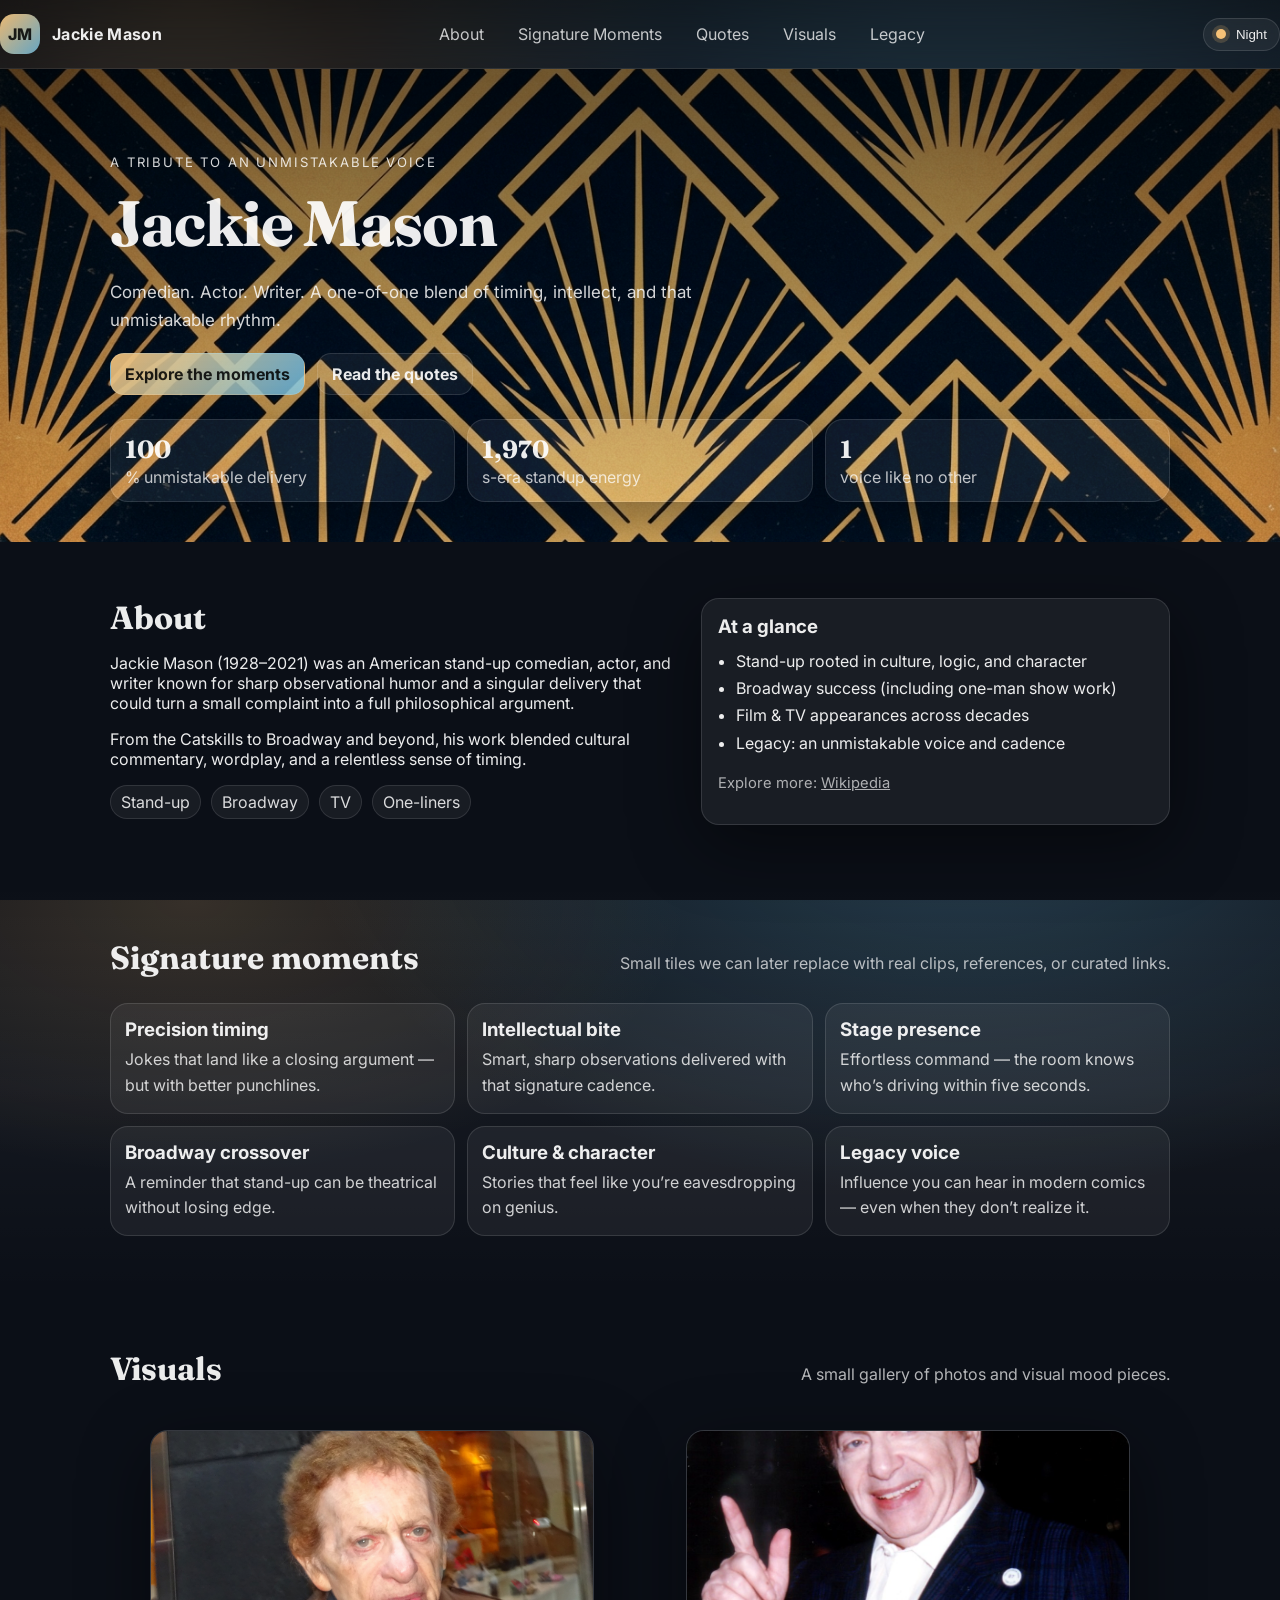
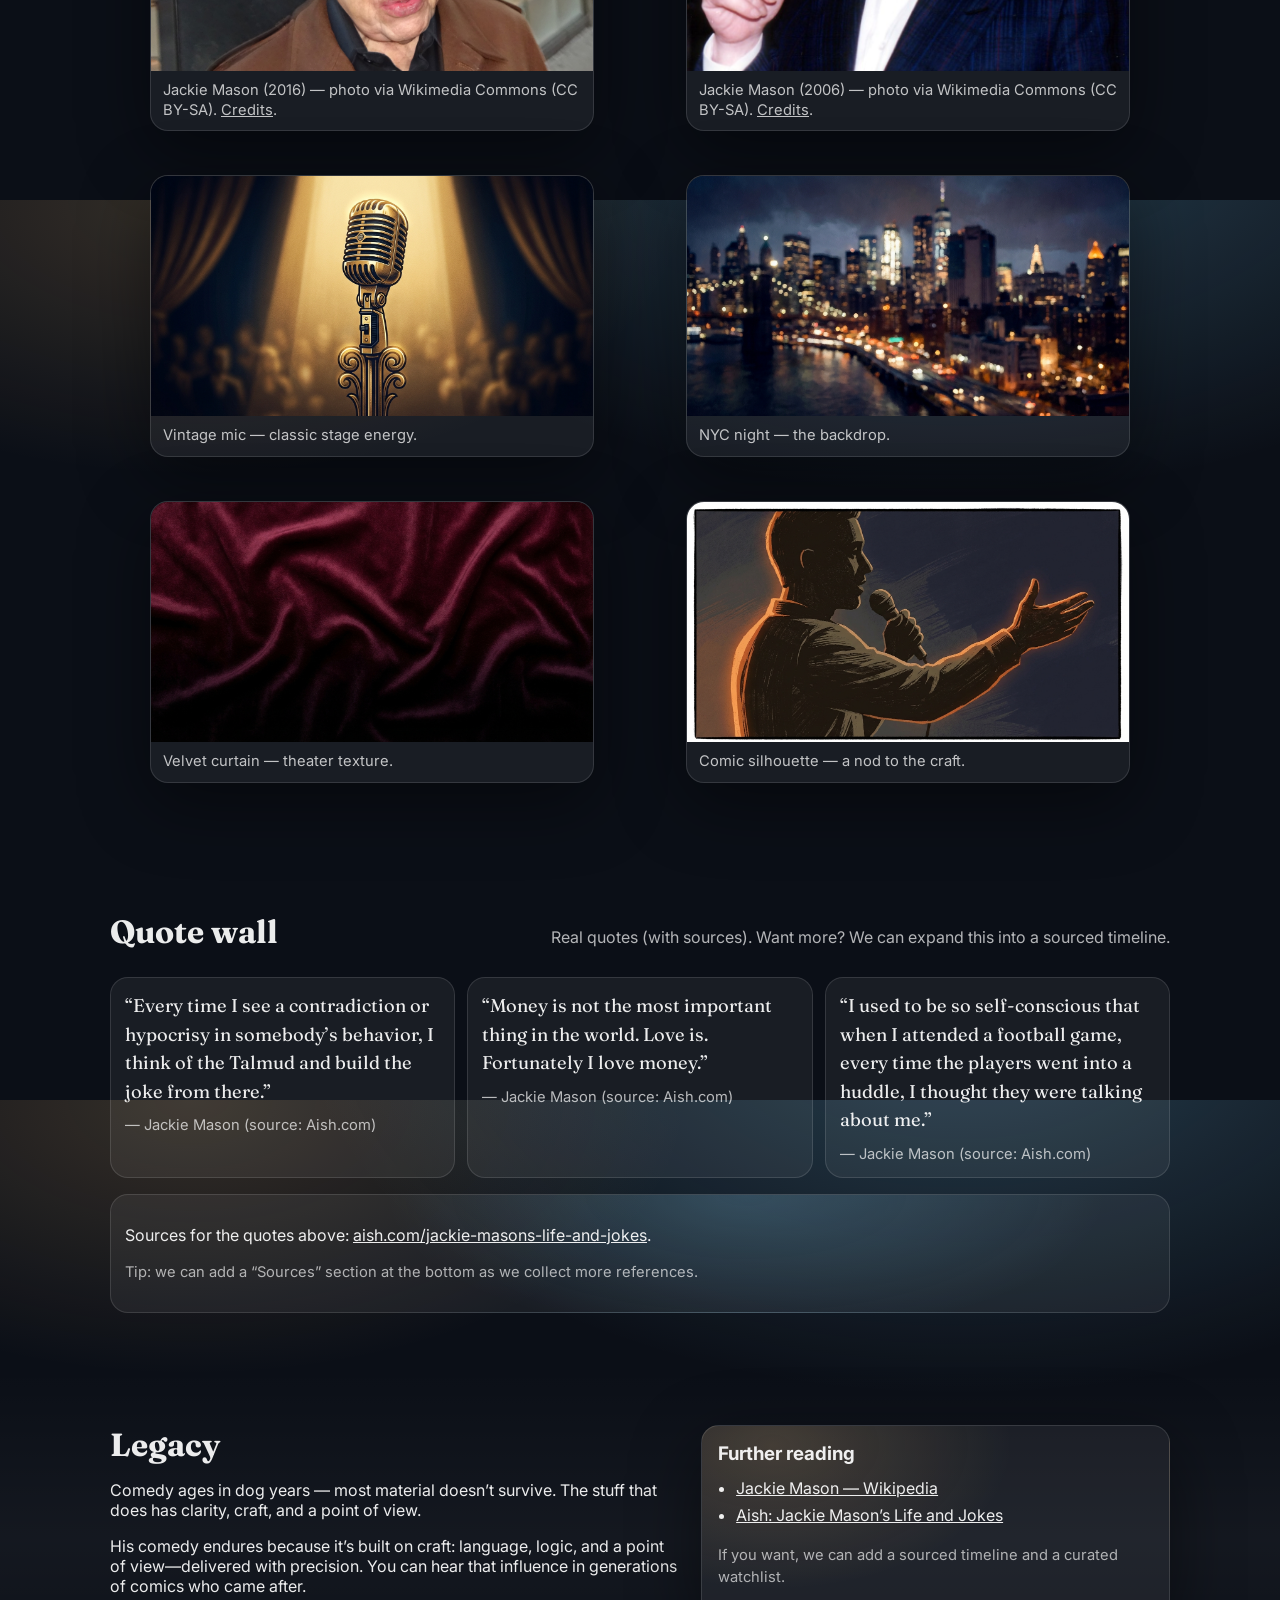
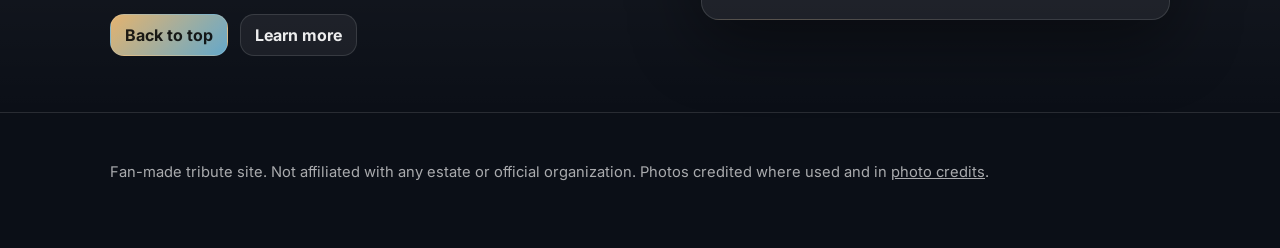
==== commit 41eafda4: "Remove meta language; tidy legacy section" ====
--- a/index.html
+++ b/index.html
@@ -220,23 +220,22 @@
             craft, and a point of view.
           </p>
           <p>
-            This page is a starting point: a clean, elegant design you can expand into a full tribute site
-            with photos, credits, a watchlist, and a reading list.
+            His comedy endures because it’s built on craft: language, logic, and a point of view—delivered with precision.
+            You can hear that influence in generations of comics who came after.
           </p>
           <div class="cta">
             <a class="btn" href="#top">Back to top</a>
-            <a class="btn btn--ghost" href="#" id="copyLink">Copy page link</a>
+            <a class="btn btn--ghost" href="https://en.wikipedia.org/wiki/Jackie_Mason">Learn more</a>
           </div>
         </div>
 
         <aside class="card card--glow">
-          <h3 class="card__title">Next upgrades</h3>
-          <ol class="list">
-            <li>Add a sourced timeline (links + citations)</li>
-            <li>Embed video clips (YouTube/Vimeo)</li>
-            <li>Host on GitHub Pages</li>
-            <li>Add a “favorite bits” section</li>
-          </ol>
+          <h3 class="card__title">Further reading</h3>
+          <ul class="list">
+            <li><a href="https://en.wikipedia.org/wiki/Jackie_Mason">Jackie Mason — Wikipedia</a></li>
+            <li><a href="https://aish.com/jackie-masons-life-and-jokes/">Aish: Jackie Mason’s Life and Jokes</a></li>
+          </ul>
+          <p class="tiny">If you want, we can add a sourced timeline and a curated watchlist.</p>
         </aside>
       </div>
     </section>
--- a/src/styles.css
+++ b/src/styles.css
@@ -274,7 +274,7 @@
   box-shadow: var(--shadow);
 }
 .shot img{display:block; width: 100%; height: 240px; object-fit: cover}
-.shot figcaption{padding: 10px 12px; opacity: .8}
+.shot figcaption{padding: 10px 12px; opacity: .8; font-size: .92rem; line-height: 1.35}
 
 .footer{padding: 34px 0 50px; border-top: 1px solid var(--border)}
 .footer__inner{display:flex; flex-direction: column; gap: 6px}
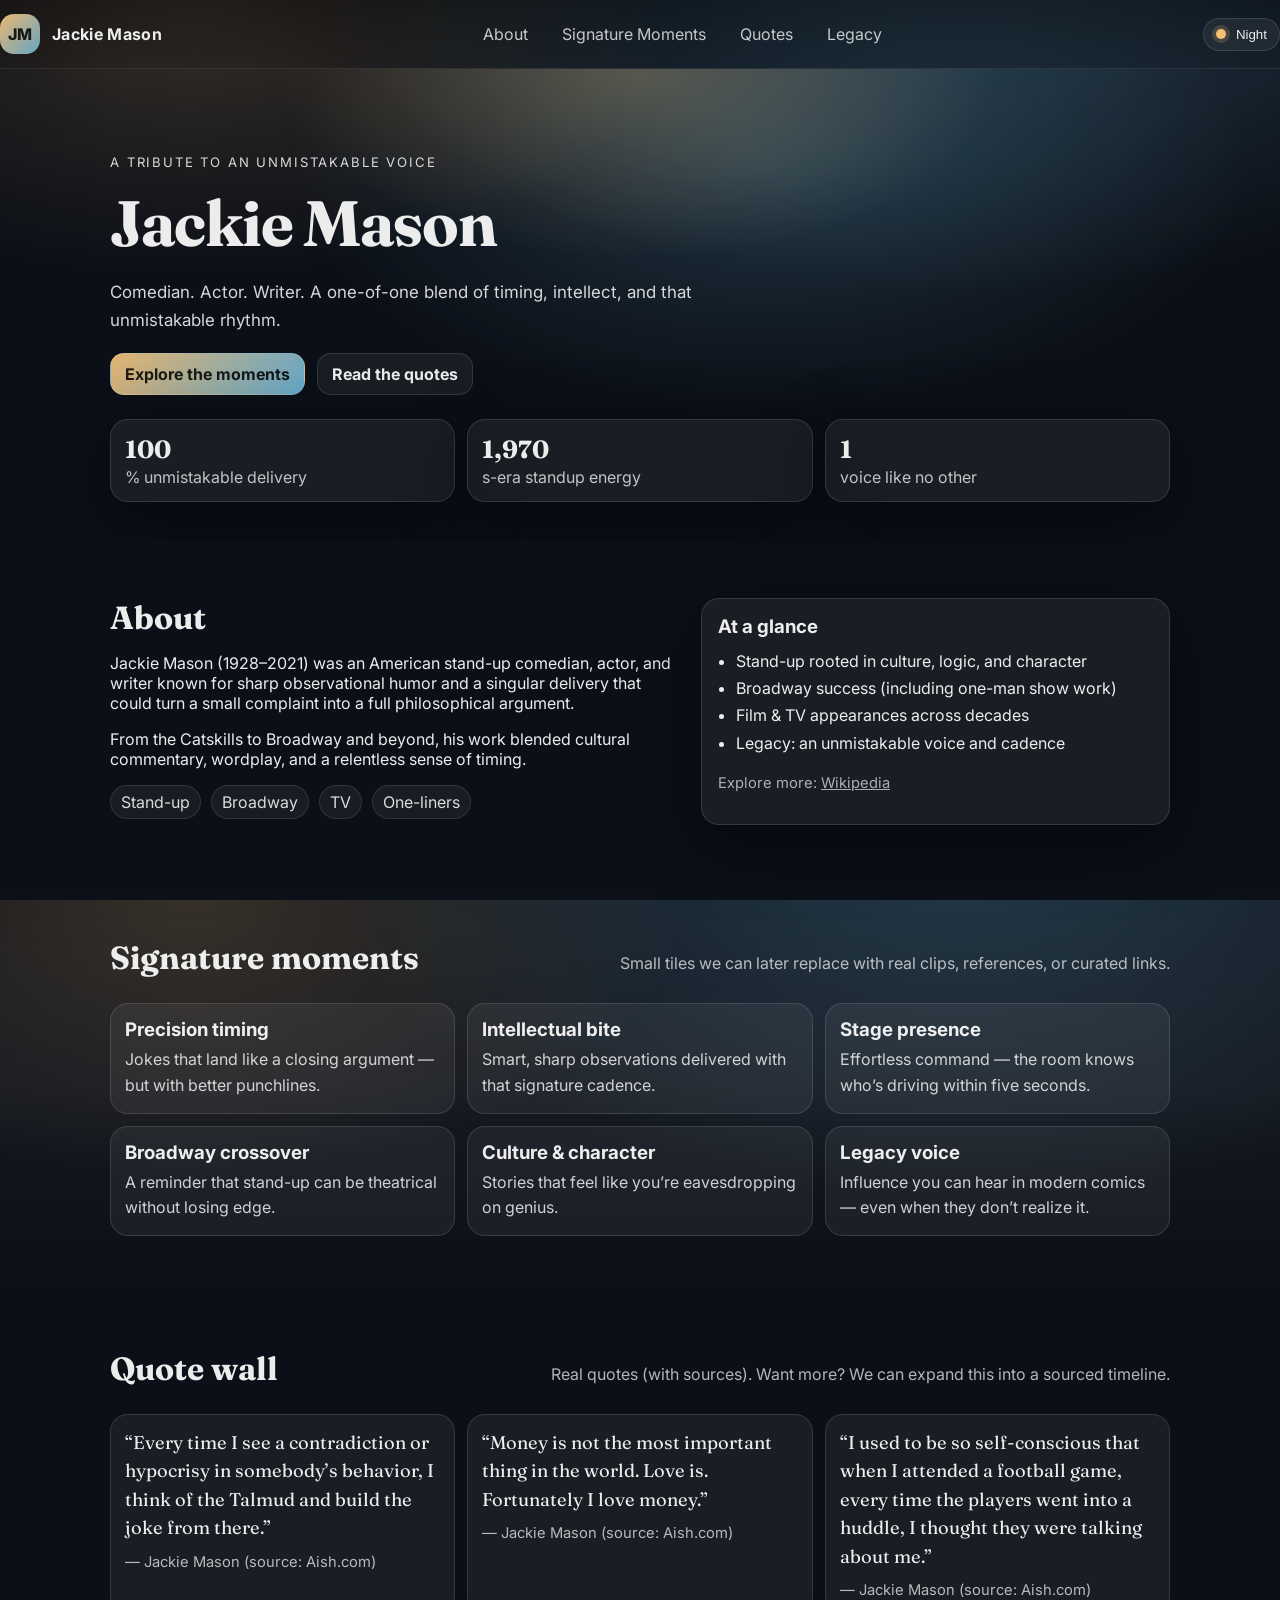
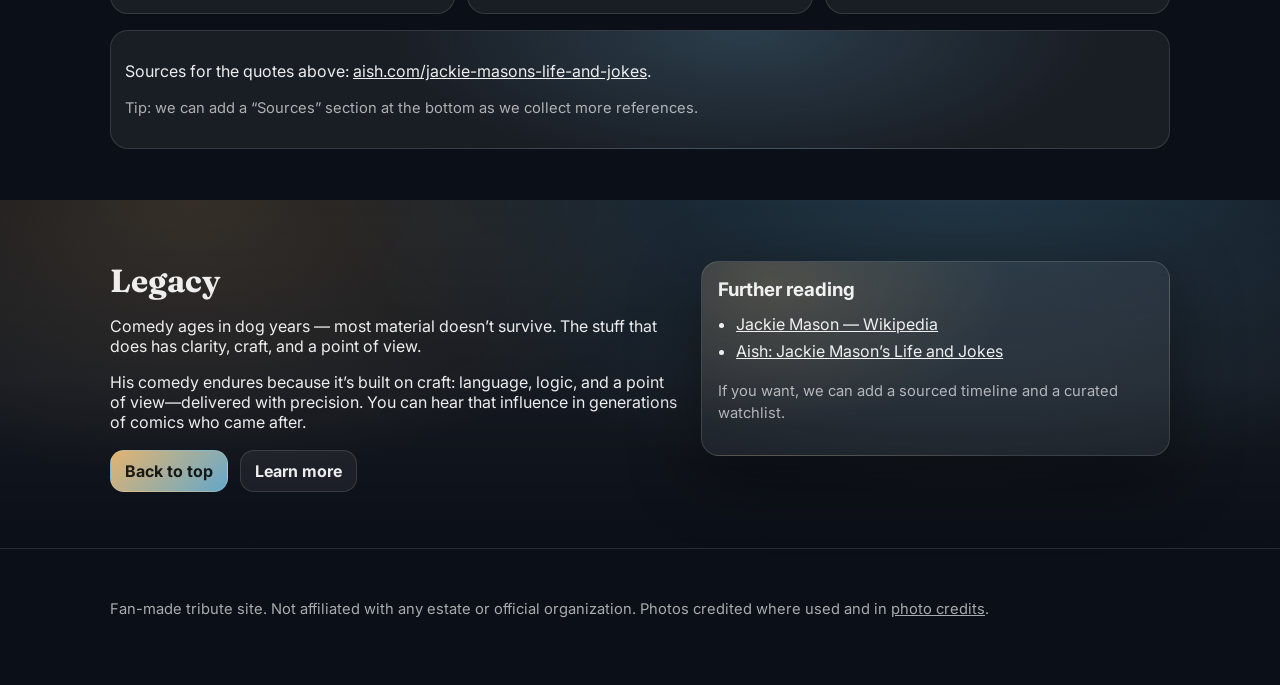
==== commit c258de10: "Remove visuals section and AI assets" ====
--- a/index.html
+++ b/index.html
@@ -24,7 +24,6 @@
         <a href="#about">About</a>
         <a href="#moments">Signature Moments</a>
         <a href="#quotes">Quotes</a>
-        <a href="#gallery">Visuals</a>
         <a href="#legacy">Legacy</a>
       </div>
       <button class="mode" id="mode" type="button" aria-label="Toggle dark mode">
@@ -133,45 +132,6 @@
       </div>
     </section>
 
-    <section class="section" id="gallery">
-      <div class="wrap">
-        <div class="section__head">
-          <h2>Visuals</h2>
-          <p class="muted">A small gallery of photos and visual mood pieces.</p>
-        </div>
-
-        <div class="gallery">
-          <figure class="shot">
-            <img src="./assets/photo/jackie-mason-2016.jpg" alt="Jackie Mason (photo, 2016)" loading="lazy" />
-            <figcaption>
-              Jackie Mason (2016) — photo via Wikimedia Commons (CC BY-SA). <a href="./assets/photo/ATTRIBUTION.md">Credits</a>.
-            </figcaption>
-          </figure>
-          <figure class="shot">
-            <img src="./assets/photo/jackie-mason-2006.jpg" alt="Jackie Mason (photo, 2006)" loading="lazy" />
-            <figcaption>
-              Jackie Mason (2006) — photo via Wikimedia Commons (CC BY-SA). <a href="./assets/photo/ATTRIBUTION.md">Credits</a>.
-            </figcaption>
-          </figure>
-          <figure class="shot">
-            <img src="./assets/img/vintage-mic.png" alt="A vintage microphone under a spotlight" loading="lazy" />
-            <figcaption>Vintage mic — classic stage energy.</figcaption>
-          </figure>
-          <figure class="shot">
-            <img src="./assets/img/nyc-night.png" alt="A moody night city skyline" loading="lazy" />
-            <figcaption>NYC night — the backdrop.</figcaption>
-          </figure>
-          <figure class="shot">
-            <img src="./assets/img/curtain-velvet.png" alt="Velvet curtain texture" loading="lazy" />
-            <figcaption>Velvet curtain — theater texture.</figcaption>
-          </figure>
-          <figure class="shot">
-            <img src="./assets/img/comic-silhouette.png" alt="Silhouette of a comedian gesturing" loading="lazy" />
-            <figcaption>Comic silhouette — a nod to the craft.</figcaption>
-          </figure>
-        </div>
-      </div>
-    </section>
 
     <section class="section" id="quotes">
       <div class="wrap">
--- a/src/styles.css
+++ b/src/styles.css
@@ -127,12 +127,8 @@
   position:absolute;
   inset:-2px;
   background:
-    linear-gradient(to bottom, rgba(0,0,0,.55), rgba(0,0,0,.10)),
-    url("../assets/img/bg-artdeco.png"),
     radial-gradient(600px 320px at 50% 0%, rgba(246,193,119,.25), transparent 60%),
     radial-gradient(800px 420px at 60% 20%, rgba(125,211,252,.18), transparent 60%);
-  background-size: cover;
-  background-position: center;
   pointer-events:none;
   filter: saturate(1.05) contrast(1.02);
 }
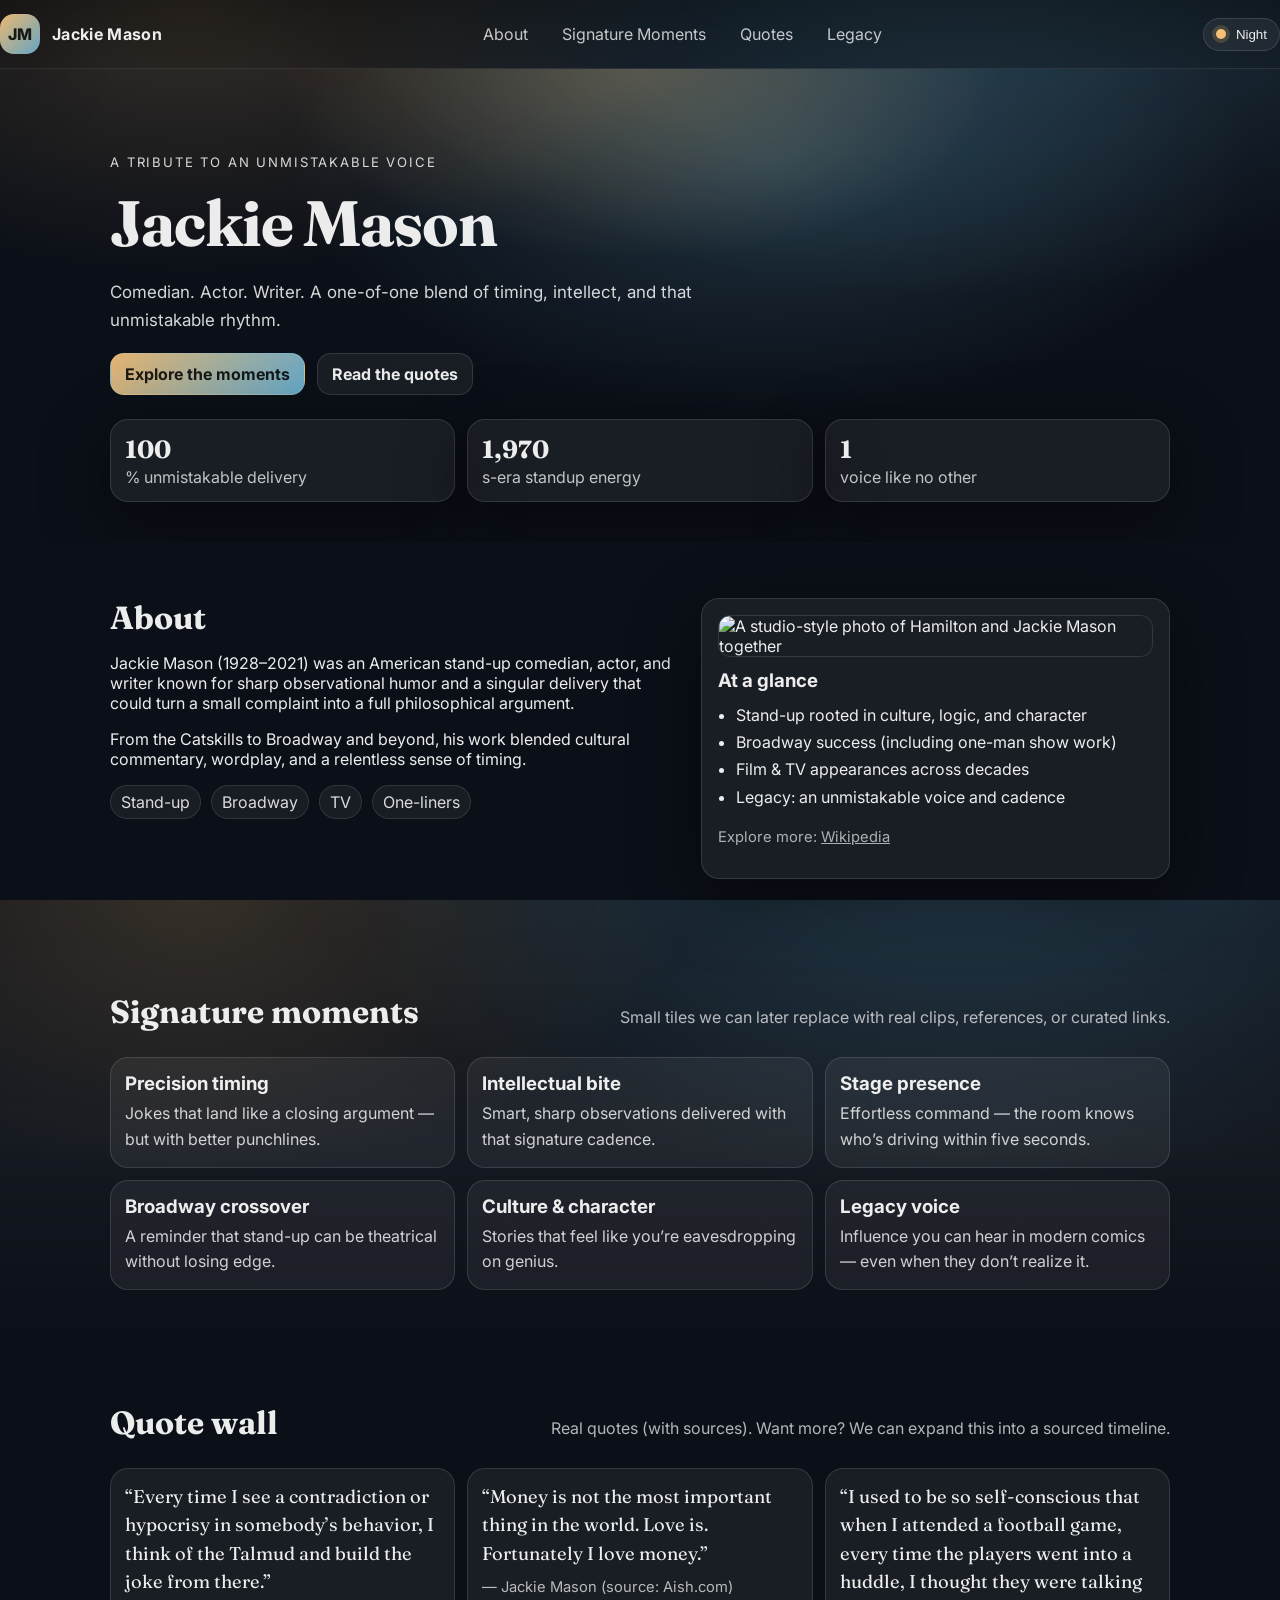
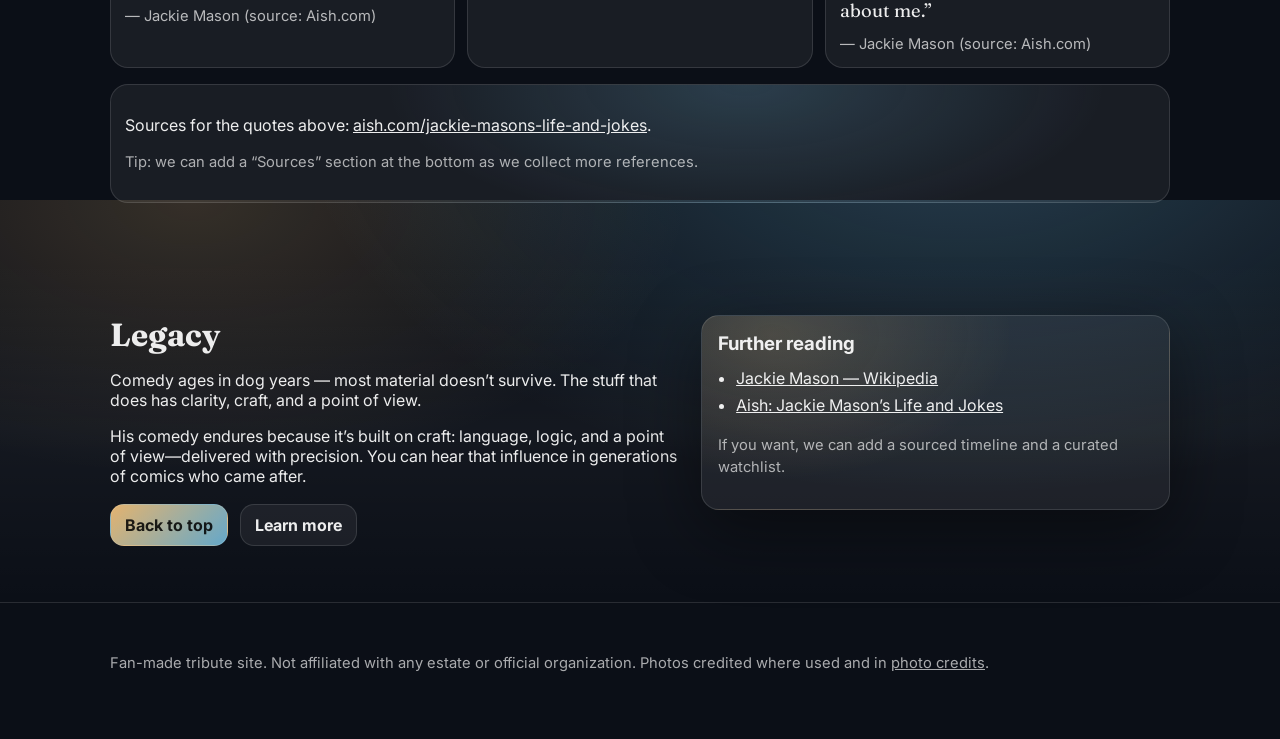
==== commit 063f0e50: "Add composite photo (you + Jackie)" ====
--- a/index.html
+++ b/index.html
@@ -82,6 +82,7 @@
           </div>
         </div>
         <aside class="card">
+          <img class="card__img" src="./assets/photo/you-and-jackie.png" alt="A studio-style photo of Hamilton and Jackie Mason together" loading="lazy" />
           <h3 class="card__title">At a glance</h3>
           <ul class="list">
             <li>Stand-up rooted in culture, logic, and character</li>
--- a/src/styles.css
+++ b/src/styles.css
@@ -201,6 +201,15 @@
   padding: 16px;
   box-shadow: var(--shadow);
 }
+.card__img{
+  width: 100%;
+  height: 220px;
+  object-fit: cover;
+  border-radius: calc(var(--radius) - 6px);
+  border: 1px solid var(--border);
+  margin-bottom: 12px;
+}
+
 .card--glow{
   background: radial-gradient(400px 240px at 15% 10%, rgba(246,193,119,.18), transparent 60%), var(--panel);
 }
